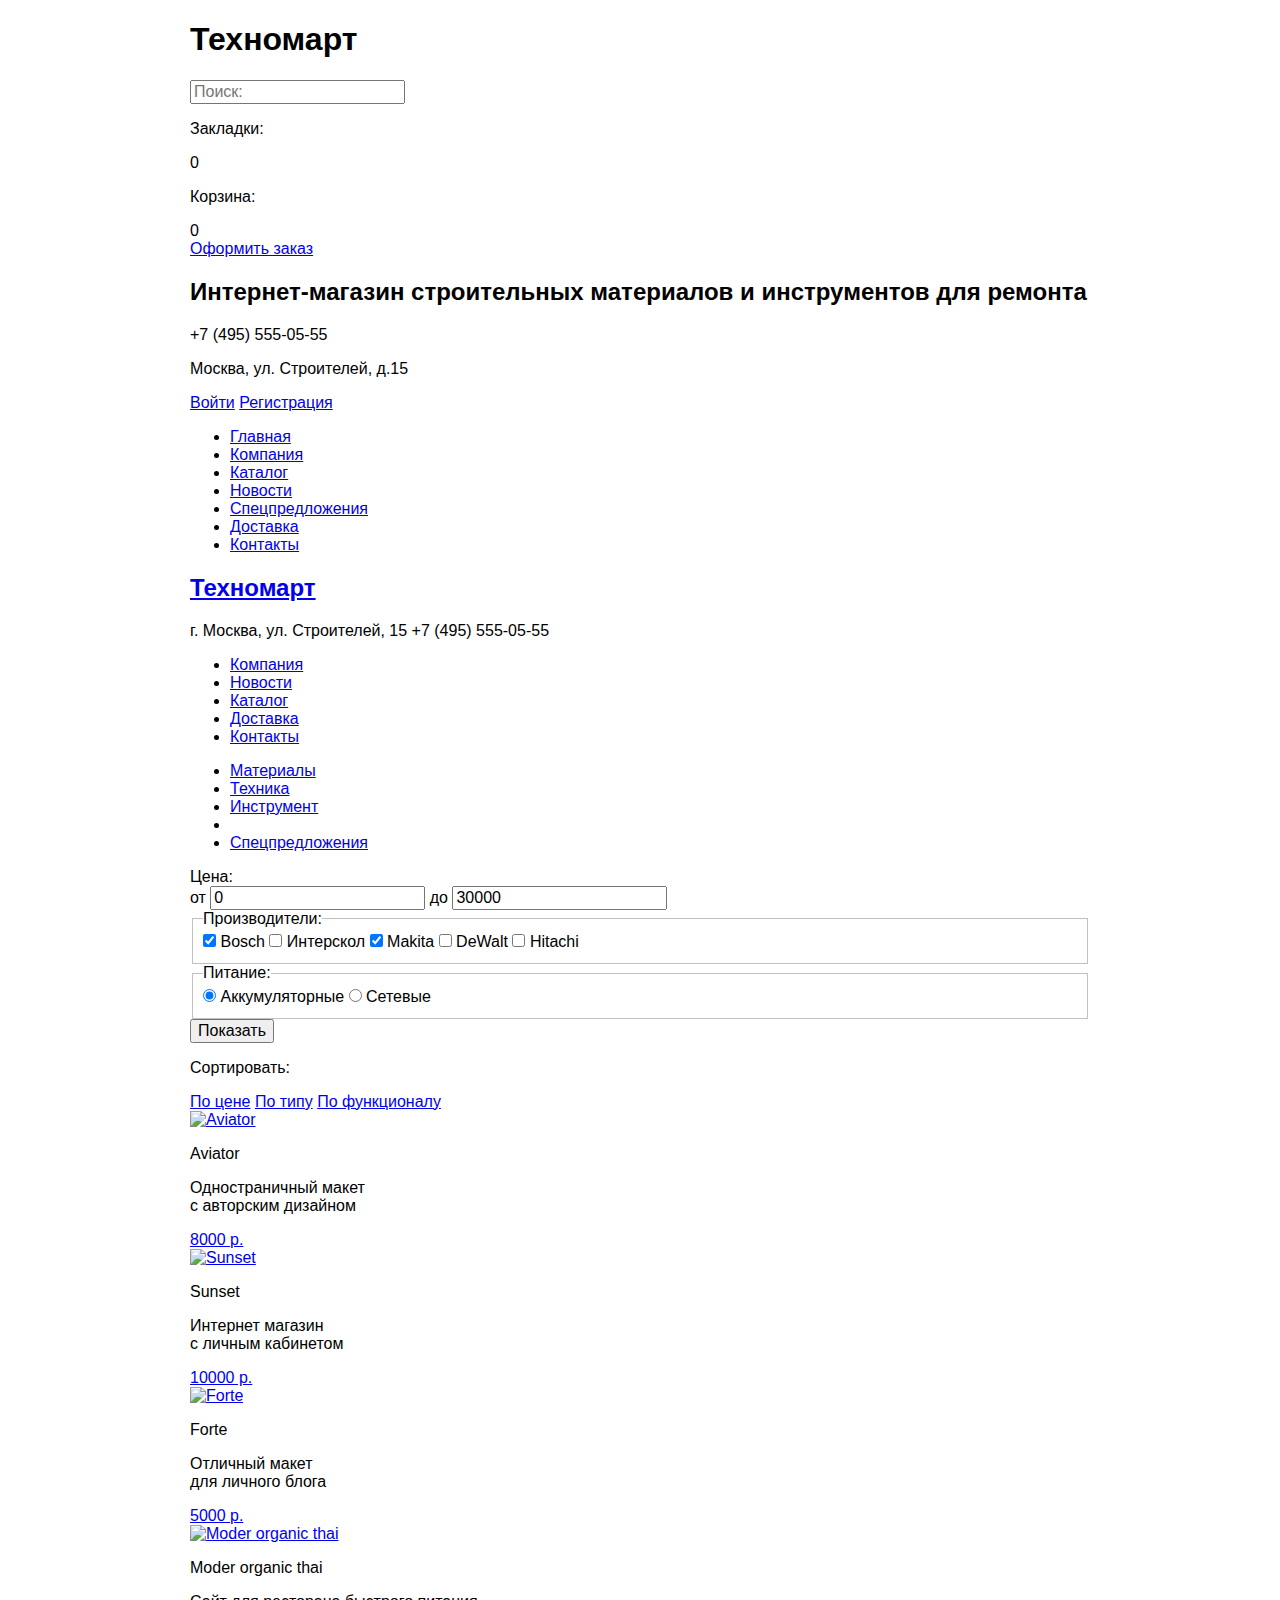
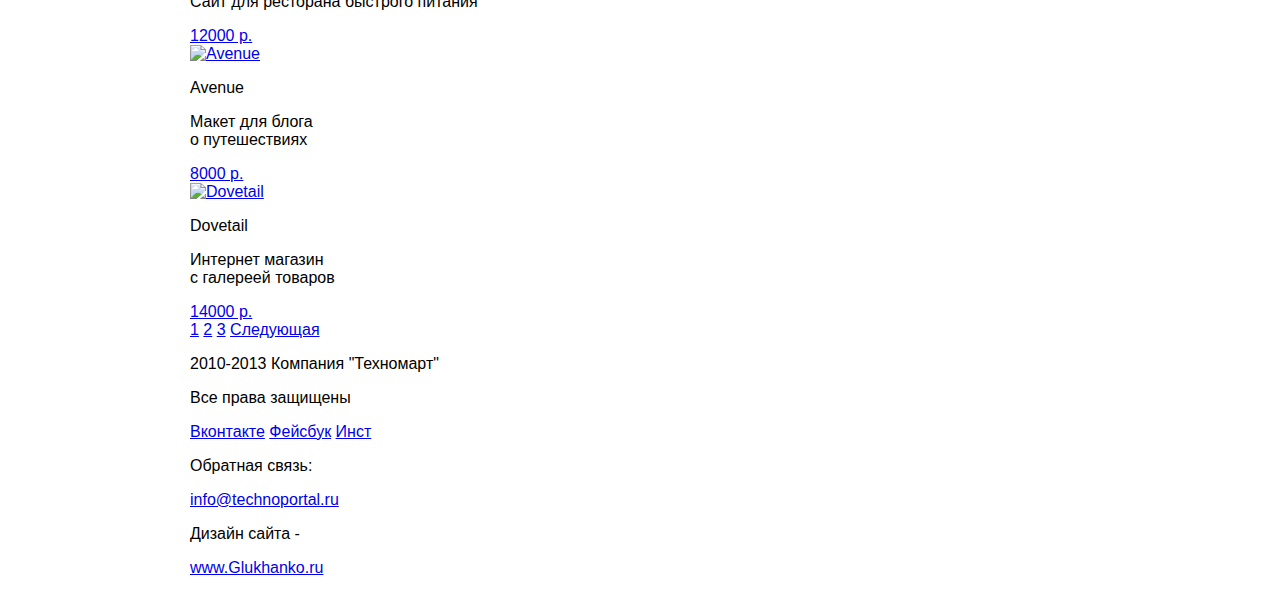
==== catalog.html @ e3601d45 "Разметка главной страницы" ====
<!DOCTYPE html>
<html lang="ru">
<head>
	<meta charset="UTF-8">
	<title>Document</title>
	<link rel="stylesheet" href="css/normalize.css">
	<link rel="stylesheet" href="css/style.css">
</head>
<body>
	<div class="action-menu">
		<div class="container">
			<h1>Техномарт</h1>
			<form action="#" method="post" class="search" name="search">
				<input type="text" placeholder="Поиск:">
			</form>
			<div class="user-panel bookmark"><p>Закладки:</p> <span class="number">0</span></div>
			<div class="user-panel basket"><p>Корзина:</p> <span class="number">0</span></div>
			<a href="#" class="order">Оформить заказ</a>
		</div>
	</div>
	<header class="top-header">
		<div class="container">
			<div class="action-menu clearfix">
				<h2>Интернет-магазин строительных материалов и инструментов для ремонта</h2>
				<div class="contact">
					<p class="contact-number">+7 (495) 555-05-55</p>
					<p class="contact-adress">Москва, ул. Строителей, д.15</p>
				</div>
				<div class="account-menu">
					<div class="account-menu-registr">
						<a href="#" class="account-menu-enter">Войти</a>
						<a href="#" class="account-menu-registration">Регистрация</a>
					</div>
				</div>
			</div>
			<nav class="main-menu">
				<ul>
					<li><a href="#">Главная</a></li>
					<li><a href="#">Компания</a></li>
					<li><a href="#">Каталог</a></li>
					<li><a href="#">Новости</a></li>
					<li><a href="#">Спецпредложения</a></li>
					<li><a href="#">Доставка</a></li>
					<li><a href="#">Контакты</a></li>
				</ul>
			</nav>
		</div>
	</header>
	<div class="footer-top">
		<div class="container clearfix">
			<div class="contact">
                    <h2 class="btn-technomart"><a href="./Техномарт_files/Техномарт.html">Техномарт</a></h2>
                    <p>г. Москва, ул. Строителей, 15 +7 (495) 555-05-55</p>
            </div>
            <nav class="menu-footer">
            	<ul class="menu-footer-top">
	            	<li><a href="#">Компания</a>
	            	<li><a href="#">Новости</a></li>
	            	<li><a href="#">Каталог</a></li>
	            	<li><a href="#">Доставка</a></li>
	            	<li><a href="#">Контакты</a></li></li>
            	</ul>
            	<ul class="menu-footer-bottom">
            		<li><a href="#">Материалы</a></li>
            		<li><a href="#">Техника</a></li>
            		<li><a href="#">Инструмент</a></li>
            		<li><a href="#"></a></li>
            		<li><a href="#">Спецпредложения</a></li>
            	</ul>
            </nav>
		</div>
	</div>
	<div class="container">
      <div class="content clearfix">
          <form action="#" method="post" class="filter" name="sort" >
            <div class="range-filter">
              <div class="range-filter-name"> Цена:</div>
              <div class="range-controls">
                <div class="scale">
                  <div class="bar"></div>
                </div>
                <div class="toggle toggle-min"></div>
                <div class="toggle toggle-max"></div>
              </div>
              <div class="price-controls">
                <label class="min-price">от <input name="min-price" type="text" value="0"></label>
                <label class="max-price">до <input name="max-price" type="text" value="30000"></label>
              </div>
            </div>
            <fieldset class="filter-features">
              <legend>Производители:</legend>
                <input type="checkbox" name="features-Bosch" id="catalog-item--Bosch" checked>
                <label for="catalog-item--slider">Bosch</label>
                <input type="checkbox" name="features-block" id="catalog-item--Interscol">
                <label for="catalog-item--block">Интерскол</label>
                <input type="checkbox" name="features-news" id="catalog-item--news" checked>
                <label for="catalog-item--news">Makita</label>
                <input type="checkbox" name="features-gallery" id="catalog-item--gallery">
                <label for="catalog-item--gallery">DeWalt</label>
                <input type="checkbox" name="features-cart" id="catalog-item--cart">
                <label for="catalog-item--cart">Hitachi</label>
            </fieldset>
            <fieldset class="filter-grid">
              <legend>Питание:</legend>
              <input type="radio" id="adaptive" name="grid" value="Адаптивная" checked>
              <label for="adaptive">Аккумуляторные</label>
              <input type="radio" id="fixed" name="grid" value="Фиксированная">
              <label for="fixed">Сетевые</label>
            </fieldset>
            <input class="btn" type="submit" value="Показать">
          </form>
          <div class="content-right">
              <div class="sort">
                <p class="sort-text">Сортировать:</p>
                <div class="sort-type">
                  <a href="#" class="sort-type-link">По цене</a>
                  <a href="#" class="sort-type-link">По типу</a>
                  <a href="#" class="sort-type-link">По функционалу</a>
                </div>
                <div class="sort-direction">
                  <a href="#" class="sort-direction-link-up"><span class="icon-down-dir active"></span></a>
                  <a href="#" class="sort-direction-link-down" ><span class="icon-up-dir"></span></a>
                </div>
              </div>
              <div class="catalog">
              <div class="catalog-item">
                <div class="item-photo">
                  <a href="#">
                    <img src="../img/item-1.jpg" width="240" height="240" alt="Aviator">
                  </a>
                </div>
                <div class="item-info">
                  <p class="item-name">Aviator</p>
                  <p class="item-title">Одностраничный макет<br> с авторским дизайном</p>
                  <div class="item-price-btn">
                    <a class="btn btn-add-cart" href="#">8000 р.</a>
                  </div>
                </div>
              </div>
              <div class="catalog-item">
                <div class="item-photo">
                  <a href="#">
                    <img src="img/item-2.jpg" width="240" height="240" alt="Sunset">
                  </a>
                </div>
                <div class="item-info">
                  <p class="item-name">Sunset</p>
                  <p class="item-title">Интернет магазин<br> с личным кабинетом</p>
                  <div class="item-price-btn">
                    <a class="btn btn-add-cart" href="#">10000 р.</a>
                  </div>
                </div>
              </div>
              <div class="catalog-item">
                <div class="item-photo">
                  <a href="#">
                    <img src="img/item-3.jpg" width="240" height="240" alt="Forte">
                  </a>
                </div>
                <div class="item-info">
                  <p class="item-name">Forte</p>
                  <p class="item-title">Отличный макет<br> для личного блога</p>
                  <div class="item-price-btn">
                    <a class="btn btn-add-cart" href="#">5000 р.</a>
                  </div>
                </div>
              </div>
              <div class="catalog-item">
                <div class="item-photo">
                  <a href="#">
                    <img src="img/item-4.jpg" width="240" height="240" alt="Moder organic thai">
                  </a>
                </div>
                <div class="item-info">
                  <p class="item-name">Moder organic thai</p>
                  <p class="item-title">Сайт для ресторана быстрого питания</p>
                  <div class="item-price-btn">
                    <a class="btn btn-add-cart" href="#">12000 р.</a>
                  </div>
                </div>
              </div>
              <div class="catalog-item">
                <div class="item-photo">
                  <a href="#">
                    <img src="img/item-5.jpg" width="240" height="240" alt="Avenue">
                  </a>
                </div>
                <div class="item-info">
                  <p class="item-name">Avenue</p>
                  <p class="item-title">Макет для блога<br> о путешествиях</p>
                  <div class="item-price-btn">
                    <a class="btn btn-add-cart" href="#">8000 р.</a>
                  </div>
                </div>
              </div>
              <div class="catalog-item">
                <div class="item-photo">
                  <a href="#">
                    <img src="img/item-6.jpg" width="240" height="240" alt="Dovetail">
                  </a>
                </div>
                <div class="item-info">
                  <p class="item-name">Dovetail</p>
                  <p class="item-title">Интернет магазин<br> с галереей товаров</p>
                  <div class="item-price-btn">
                    <a class="btn btn-add-cart" href="#">14000 р.</a>
                  </div>
                </div>
              </div>
            </div>
            <div class="page-navigation">
              <a class="page-btn active" href="#">1</a>
              <a class="page-btn" href="#">2</a>
              <a class="page-btn" href="#">3</a>
              <a class="page-btn" href="#">Следующая</a>
            </div>
          </div>
      </div>
    </div>
	<footer class="main-footer">
		<div class="container clearfix">
			<div class="footer-copyright">
                    <p>2010-2013 Компания "Техномарт"</p>
                    <p>Все права защищены</p>
            </div>
            <div class="footer-social-button">
                    <a href="#" class="btn-social btn-social-vk">Вконтакте</a>
                    <a href="#" class="btn-social btn-social-fb">Фейсбук</a>
                    <a href="#" class="btn-social btn-social-inst">Инст</a>
            </div>
            <div class="footer-contact">
                    <p>Обратная связь:</p>
                    <p><a href="mailto:info@technomart.ru">info@technoportal.ru</a></p>
                </div>
            <div class="footer-design">
                    <p>Дизайн сайта -</p>
                    <p><a href="№">www.Glukhanko.ru</a></p>
            </div>
		</div>
	</footer>
</body>
</html>
---- css/style.css ----
.container {
	width: 900px;
	margin: 10px auto;
}
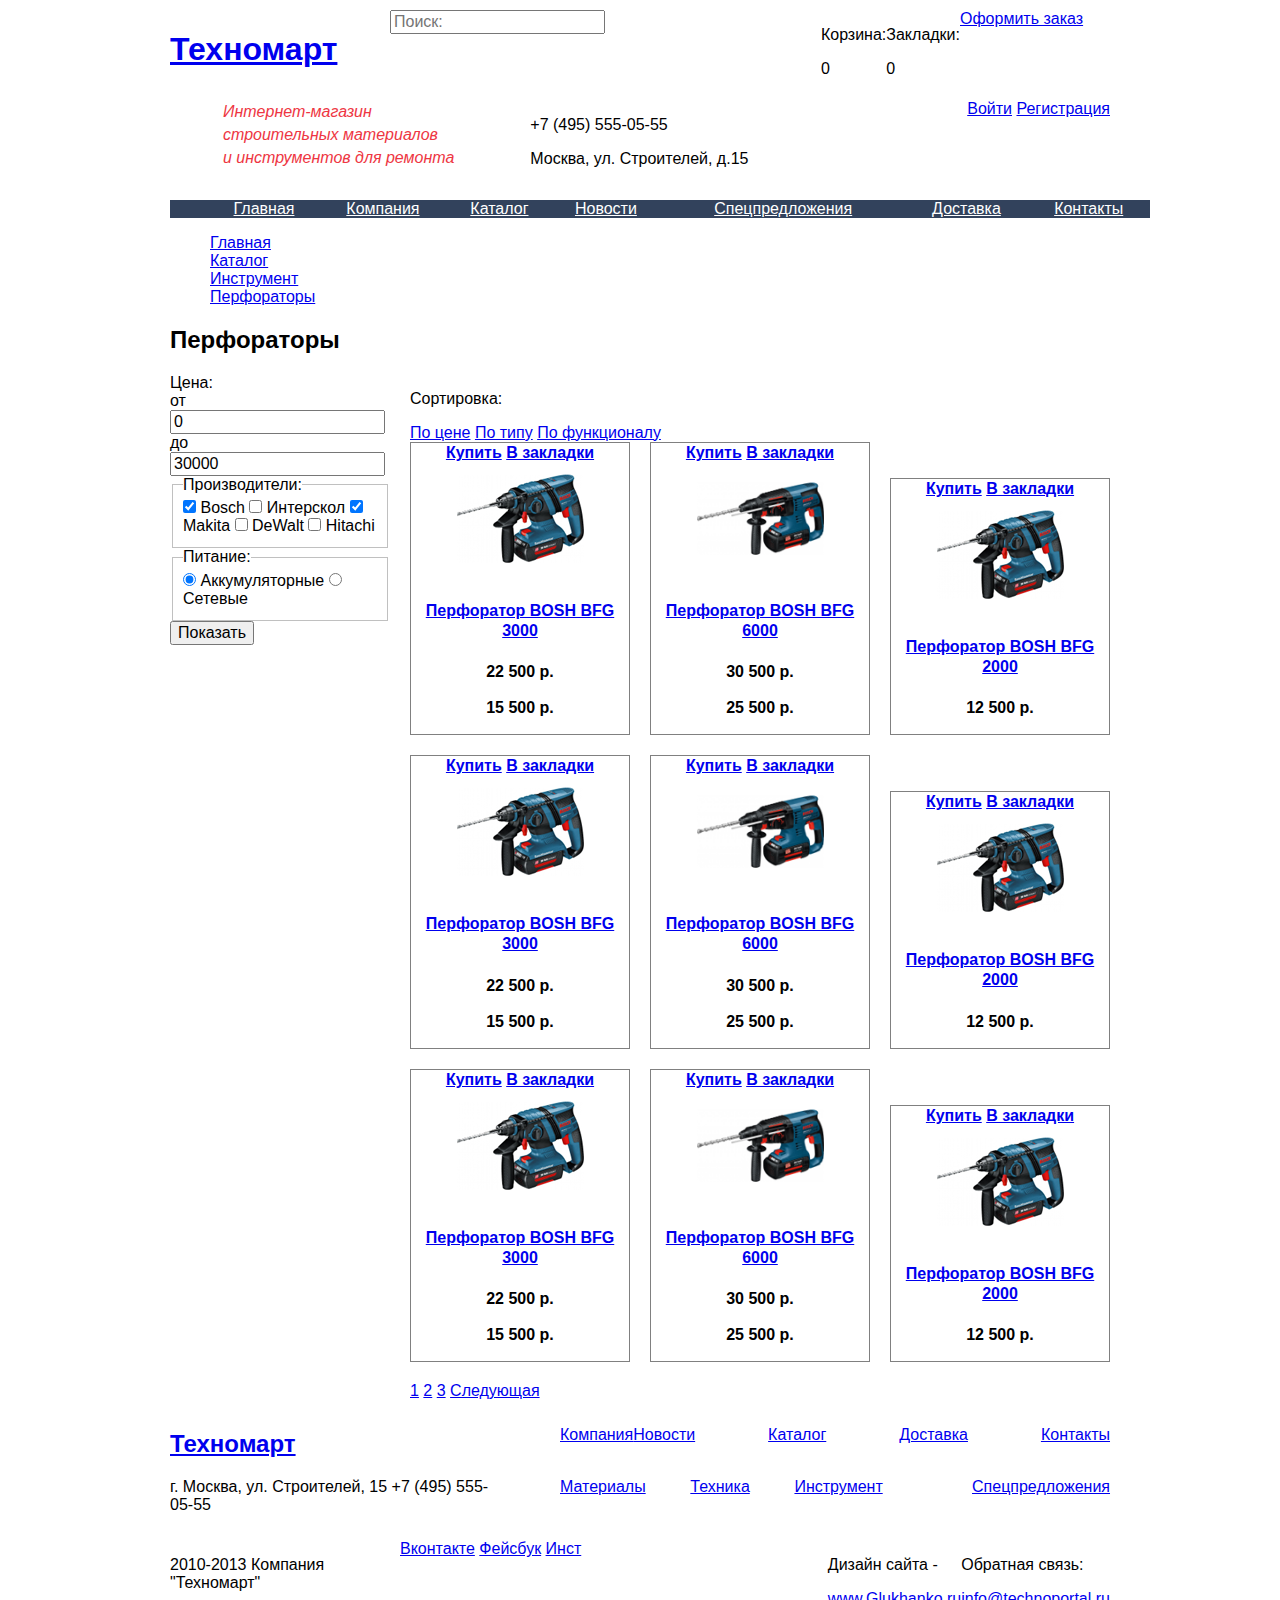
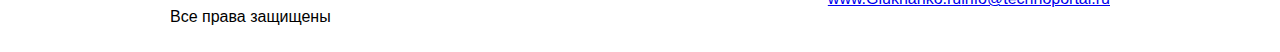
==== commit 362039d4: "Добавил разметку и сетку" ====
--- a/catalog.html
+++ b/catalog.html
@@ -2,26 +2,28 @@
 <html lang="ru">
 <head>
 	<meta charset="UTF-8">
-	<title>Document</title>
+	<title>Техномарт каталог</title>
 	<link rel="stylesheet" href="css/normalize.css">
 	<link rel="stylesheet" href="css/style.css">
 </head>
 <body>
 	<div class="action-menu">
-		<div class="container">
-			<h1>Техномарт</h1>
+		<div class="container clearfix">
+			<h1 class="main-title">
+        <a href="#">Техномарт</a>
+      </h1>
 			<form action="#" method="post" class="search" name="search">
 				<input type="text" placeholder="Поиск:">
 			</form>
-			<div class="user-panel bookmark"><p>Закладки:</p> <span class="number">0</span></div>
-			<div class="user-panel basket"><p>Корзина:</p> <span class="number">0</span></div>
 			<a href="#" class="order">Оформить заказ</a>
+      <div class="user-panel bookmark"><p>Закладки:</p> <span class="number">0</span></div>
+      <div class="user-panel basket"><p>Корзина:</p> <span class="number">0</span></div>
 		</div>
 	</div>
 	<header class="top-header">
 		<div class="container">
 			<div class="action-menu clearfix">
-				<h2>Интернет-магазин строительных материалов и инструментов для ремонта</h2>
+				<h2 class="description">Интернет-магазин <br>строительных материалов <br>и инструментов для ремонта</h2>
 				<div class="contact">
 					<p class="contact-number">+7 (495) 555-05-55</p>
 					<p class="contact-adress">Москва, ул. Строителей, д.15</p>
@@ -35,7 +37,7 @@
 			</div>
 			<nav class="main-menu">
 				<ul>
-					<li><a href="#">Главная</a></li>
+					<li><a href="index.html">Главная</a></li>
 					<li><a href="#">Компания</a></li>
 					<li><a href="#">Каталог</a></li>
 					<li><a href="#">Новости</a></li>
@@ -46,31 +48,16 @@
 			</nav>
 		</div>
 	</header>
-	<div class="footer-top">
-		<div class="container clearfix">
-			<div class="contact">
-                    <h2 class="btn-technomart"><a href="./Техномарт_files/Техномарт.html">Техномарт</a></h2>
-                    <p>г. Москва, ул. Строителей, 15 +7 (495) 555-05-55</p>
-            </div>
-            <nav class="menu-footer">
-            	<ul class="menu-footer-top">
-	            	<li><a href="#">Компания</a>
-	            	<li><a href="#">Новости</a></li>
-	            	<li><a href="#">Каталог</a></li>
-	            	<li><a href="#">Доставка</a></li>
-	            	<li><a href="#">Контакты</a></li></li>
-            	</ul>
-            	<ul class="menu-footer-bottom">
-            		<li><a href="#">Материалы</a></li>
-            		<li><a href="#">Техника</a></li>
-            		<li><a href="#">Инструмент</a></li>
-            		<li><a href="#"></a></li>
-            		<li><a href="#">Спецпредложения</a></li>
-            	</ul>
-            </nav>
-		</div>
-	</div>
 	<div class="container">
+      <div class="page-title">
+        <ul class="breadcrumps">
+          <li><a href="#">Главная</a></li>
+          <li><a href="#">Каталог</a></li>
+          <li><a href="#">Инструмент</a></li>
+          <li><a href="#">Перфораторы</a></li>
+        </ul>
+        <h2 class="page-title">Перфораторы</h2>
+      </div>
       <div class="content clearfix">
           <form action="#" method="post" class="filter" name="sort" >
             <div class="range-filter">
@@ -111,7 +98,7 @@
           </form>
           <div class="content-right">
               <div class="sort">
-                <p class="sort-text">Сортировать:</p>
+                <p class="sort-text">Сортировка:</p>
                 <div class="sort-type">
                   <a href="#" class="sort-type-link">По цене</a>
                   <a href="#" class="sort-type-link">По типу</a>
@@ -123,91 +110,151 @@
                 </div>
               </div>
               <div class="catalog">
-              <div class="catalog-item">
-                <div class="item-photo">
-                  <a href="#">
-                    <img src="../img/item-1.jpg" width="240" height="240" alt="Aviator">
-                  </a>
-                </div>
-                <div class="item-info">
-                  <p class="item-name">Aviator</p>
-                  <p class="item-title">Одностраничный макет<br> с авторским дизайном</p>
-                  <div class="item-price-btn">
-                    <a class="btn btn-add-cart" href="#">8000 р.</a>
-                  </div>
-                </div>
+                <div class="catalog-item">
+                  <div class="item-actions">
+                    <a href="#" class="actions-buy">Купить</a>
+                    <a href="#" class="actions-bookmark">В закладки</a>
+                  </div>
+                  <div class="item-photo">
+                    <a href="#">
+                      <img src="img/popular-item-bfg-3000.png"  alt="Перфоратор BOSH BFG 3000"  width="127"  height="112">
+                    </a>
+                  </div>
+                  <h4 class="item-title">
+                    <a href="#">Перфоратор BOSH BFG 3000</a>
+                  </h4>
+                  <p class="item-price price-old">22 500 р.</p>
+                  <p class="item-price price-new">15 500 р.</p>
+                </div>
+                <div class="catalog-item">
+                  <div class="item-actions">
+                    <a href="#" class="actions-buy">Купить</a>
+                    <a href="#" class="actions-bookmark">В закладки</a>
+                  </div>
+                  <div class="item-photo">
+                    <a href="#">
+                      <img src="img/popular-item-bfg-6000.png"  alt="Перфоратор BOSH BFG 6000"  width="127"  height="112">
+                    </a>
+                  </div>
+                  <h4 class="item-title">
+                    <a href="#">Перфоратор BOSH BFG 6000</a>
+                  </h4>
+                  <p class="item-price price-old">30 500 р.</p>
+                  <p class="item-price price-new">25 500 р.</p>
+                </div> 
+                <div class="catalog-item">
+                  <div class="item-actions">
+                    <a href="#" class="actions-buy">Купить</a>
+                    <a href="#" class="actions-bookmark">В закладки</a>
+                  </div>
+                  <div class="item-photo">
+                    <a href="#">
+                      <img src="img/popular-item-bfg-2000.png"  alt="Перфоратор BOSH BFG 2000"  width="127"  height="112">
+                    </a>
+                  </div>
+                  <h4 class="item-title">
+                    <a href="#">Перфоратор BOSH BFG 2000</a>
+                  </h4>
+                  <p class="item-price price-old"></p>
+                  <p class="item-price price-new">12 500 р.</p>
+                </div>
+                <div class="catalog-item">
+                  <div class="item-actions">
+                    <a href="#" class="actions-buy">Купить</a>
+                    <a href="#" class="actions-bookmark">В закладки</a>
+                  </div>
+                  <div class="item-photo">
+                    <a href="#">
+                      <img src="img/popular-item-bfg-3000.png"  alt="Перфоратор BOSH BFG 3000"  width="127"  height="112">
+                    </a>
+                  </div>
+                  <h4 class="item-title">
+                    <a href="#">Перфоратор BOSH BFG 3000</a>
+                  </h4>
+                  <p class="item-price price-old">22 500 р.</p>
+                  <p class="item-price price-new">15 500 р.</p>
+                </div>
+                <div class="catalog-item">
+                  <div class="item-actions">
+                    <a href="#" class="actions-buy">Купить</a>
+                    <a href="#" class="actions-bookmark">В закладки</a>
+                  </div>
+                  <div class="item-photo">
+                    <a href="#">
+                      <img src="img/popular-item-bfg-6000.png"  alt="Перфоратор BOSH BFG 6000"  width="127"  height="112">
+                    </a>
+                  </div>
+                  <h4 class="item-title">
+                    <a href="#">Перфоратор BOSH BFG 6000</a>
+                  </h4>
+                  <p class="item-price price-old">30 500 р.</p>
+                  <p class="item-price price-new">25 500 р.</p>
+                </div> 
+                <div class="catalog-item">
+                  <div class="item-actions">
+                    <a href="#" class="actions-buy">Купить</a>
+                    <a href="#" class="actions-bookmark">В закладки</a>
+                  </div>
+                  <div class="item-photo">
+                    <a href="#">
+                      <img src="img/popular-item-bfg-2000.png"  alt="Перфоратор BOSH BFG 2000"  width="127"  height="112">
+                    </a>
+                  </div>
+                  <h4 class="item-title">
+                    <a href="#">Перфоратор BOSH BFG 2000</a>
+                  </h4>
+                  <p class="item-price price-old"></p>
+                  <p class="item-price price-new">12 500 р.</p>
+                </div>
+                <div class="catalog-item">
+                  <div class="item-actions">
+                    <a href="#" class="actions-buy">Купить</a>
+                    <a href="#" class="actions-bookmark">В закладки</a>
+                  </div>
+                  <div class="item-photo">
+                    <a href="#">
+                      <img src="img/popular-item-bfg-3000.png"  alt="Перфоратор BOSH BFG 3000"  width="127"  height="112">
+                    </a>
+                  </div>
+                  <h4 class="item-title">
+                    <a href="#">Перфоратор BOSH BFG 3000</a>
+                  </h4>
+                  <p class="item-price price-old">22 500 р.</p>
+                  <p class="item-price price-new">15 500 р.</p>
+                </div>
+                <div class="catalog-item">
+                  <div class="item-actions">
+                    <a href="#" class="actions-buy">Купить</a>
+                    <a href="#" class="actions-bookmark">В закладки</a>
+                  </div>
+                  <div class="item-photo">
+                    <a href="#">
+                      <img src="img/popular-item-bfg-6000.png"  alt="Перфоратор BOSH BFG 6000"  width="127"  height="112">
+                    </a>
+                  </div>
+                  <h4 class="item-title">
+                    <a href="#">Перфоратор BOSH BFG 6000</a>
+                  </h4>
+                  <p class="item-price price-old">30 500 р.</p>
+                  <p class="item-price price-new">25 500 р.</p>
+                </div> 
+                <div class="catalog-item">
+                  <div class="item-actions">
+                    <a href="#" class="actions-buy">Купить</a>
+                    <a href="#" class="actions-bookmark">В закладки</a>
+                  </div>
+                  <div class="item-photo">
+                    <a href="#">
+                      <img src="img/popular-item-bfg-2000.png"  alt="Перфоратор BOSH BFG 2000"  width="127"  height="112">
+                    </a>
+                  </div>
+                  <h4 class="item-title">
+                    <a href="#">Перфоратор BOSH BFG 2000</a>
+                  </h4>
+                  <p class="item-price price-old"></p>
+                  <p class="item-price price-new">12 500 р.</p>
+                </div>               
               </div>
-              <div class="catalog-item">
-                <div class="item-photo">
-                  <a href="#">
-                    <img src="img/item-2.jpg" width="240" height="240" alt="Sunset">
-                  </a>
-                </div>
-                <div class="item-info">
-                  <p class="item-name">Sunset</p>
-                  <p class="item-title">Интернет магазин<br> с личным кабинетом</p>
-                  <div class="item-price-btn">
-                    <a class="btn btn-add-cart" href="#">10000 р.</a>
-                  </div>
-                </div>
-              </div>
-              <div class="catalog-item">
-                <div class="item-photo">
-                  <a href="#">
-                    <img src="img/item-3.jpg" width="240" height="240" alt="Forte">
-                  </a>
-                </div>
-                <div class="item-info">
-                  <p class="item-name">Forte</p>
-                  <p class="item-title">Отличный макет<br> для личного блога</p>
-                  <div class="item-price-btn">
-                    <a class="btn btn-add-cart" href="#">5000 р.</a>
-                  </div>
-                </div>
-              </div>
-              <div class="catalog-item">
-                <div class="item-photo">
-                  <a href="#">
-                    <img src="img/item-4.jpg" width="240" height="240" alt="Moder organic thai">
-                  </a>
-                </div>
-                <div class="item-info">
-                  <p class="item-name">Moder organic thai</p>
-                  <p class="item-title">Сайт для ресторана быстрого питания</p>
-                  <div class="item-price-btn">
-                    <a class="btn btn-add-cart" href="#">12000 р.</a>
-                  </div>
-                </div>
-              </div>
-              <div class="catalog-item">
-                <div class="item-photo">
-                  <a href="#">
-                    <img src="img/item-5.jpg" width="240" height="240" alt="Avenue">
-                  </a>
-                </div>
-                <div class="item-info">
-                  <p class="item-name">Avenue</p>
-                  <p class="item-title">Макет для блога<br> о путешествиях</p>
-                  <div class="item-price-btn">
-                    <a class="btn btn-add-cart" href="#">8000 р.</a>
-                  </div>
-                </div>
-              </div>
-              <div class="catalog-item">
-                <div class="item-photo">
-                  <a href="#">
-                    <img src="img/item-6.jpg" width="240" height="240" alt="Dovetail">
-                  </a>
-                </div>
-                <div class="item-info">
-                  <p class="item-name">Dovetail</p>
-                  <p class="item-title">Интернет магазин<br> с галереей товаров</p>
-                  <div class="item-price-btn">
-                    <a class="btn btn-add-cart" href="#">14000 р.</a>
-                  </div>
-                </div>
-              </div>
-            </div>
             <div class="page-navigation">
               <a class="page-btn active" href="#">1</a>
               <a class="page-btn" href="#">2</a>
@@ -217,6 +264,30 @@
           </div>
       </div>
     </div>
+  <div class="footer-top">
+    <div class="container clearfix">
+      <div class="contact">
+                    <h2 class="btn-technomart"><a href="./Техномарт_files/Техномарт.html">Техномарт</a></h2>
+                    <p>г. Москва, ул. Строителей, 15 +7 (495) 555-05-55</p>
+            </div>
+            <nav class="menu-footer">
+              <ul class="menu-footer-top">
+                <li><a href="#">Компания</a>
+                <li><a href="#">Новости</a></li>
+                <li><a href="#">Каталог</a></li>
+                <li><a href="#">Доставка</a></li>
+                <li><a href="#">Контакты</a></li></li>
+              </ul>
+              <ul class="menu-footer-bottom">
+                <li><a href="#">Материалы</a></li>
+                <li><a href="#">Техника</a></li>
+                <li><a href="#">Инструмент</a></li>
+                <li><a href="#"></a></li>
+                <li><a href="#">Спецпредложения</a></li>
+              </ul>
+            </nav>
+    </div>
+  </div>
 	<footer class="main-footer">
 		<div class="container clearfix">
 			<div class="footer-copyright">
--- a/css/style.css
+++ b/css/style.css
@@ -1,4 +1,178 @@
+li {
+	list-style: none;
+}
 .container {
-	width: 900px;
+	width: 940px;
 	margin: 10px auto;
+}
+.clearfix::after {
+    content: "";
+    display: table;
+    clear: both;
+}
+.main-title {
+	width: 220px;
+	float: left;
+}
+.search {
+	float: left;
+}
+.user-panel {
+	float: right;
+}
+.order {
+	width: 150px;
+	float: right;
+}
+.description {
+	widows: 175px;
+	float: left;
+	margin: 0 10px 0 0;
+	padding: 0 66px 0 53px;
+	float: left;
+	font: italic normal 16px/1.44 "Cuprum", sans-serif;
+	color: #ee3643;
+}
+.contact {
+	widows: 220px;
+	float:left;
+}
+.account-menu {
+	float: right;
+}
+/* Навигация  */
+.main-menu ul {
+	display: table;
+	width: 100%;
+	background: #32425c;
+}
+.main-menu li {
+	display: table-cell;
+}
+.main-menu a {
+	display: block;
+	color: #fff;
+	text-align: center;
+}
+.service-name {
+	width: 275px;
+	height: 75px;
+	float:right;
+}
+.slider {
+	width: 620px;
+	height: 100%;
+	float:left;
+}
+.popular-title {
+	float: left;
+}
+.popular-top .btn {
+	float: right;
+}
+.sellers {
+	font-size: 0;
+}
+.sellers-item {
+	display: inline-block;
+	width: 218px;
+	font-size: 16px;
+}
+.manufactures {
+	font-size: 0;
+}
+.manufactures-logo {
+	display: inline-block;
+	width: 218px;
+}
+.service-control {
+	float: left;
+}
+.service-control label {
+    display: block;
+    width: 218px;
+}
+
+.service-info {
+	float:right;
+	width: 620px;
+}
+.left-column {
+	width: 540px;
+	float: left;
+}
+
+.right-column {
+	width: 300px;
+	float: right;
+}
+
+/*Футер топ*/
+.contact {
+	width: 320px;
+	float:left;
+}
+.menu-footer {
+	
+	float: right;
+}
+
+.menu-footer-top::after, .menu-footer-bottom::after {
+    content: "";
+    display: inline-block;
+    width: 100%;
+}
+.menu-footer-top {
+	width: 550px;
+	text-align: justify;
+	padding-left: 0;
+}
+.menu-footer-top li,
+.menu-footer-top a,
+.menu-footer-bottom li,
+.menu-footer-bottom a {
+	display: inline-block;
+}
+.menu-footer-bottom {
+	width: 550px;
+	text-align: justify;
+	padding-left: 0;
+}
+/*Футер главный*/
+.footer-copyright {
+	width: 230px;
+	float: left;
+}
+.footer-social-button {
+	float: left;
+}
+.footer-contact {
+	float:right;
+}
+.footer-design {
+	float: right;
+}
+
+/*Каталог страница 2*/
+.filter {
+	width: 220px;
+	float: left;
+}
+.content-right {
+	width: 700px;
+	float: right;
+}
+/*Товары*/
+.catalog {
+	font-size: 0;
+	margin: 0 0 0 -20px;
+
+}
+.catalog-item {
+	display: inline-block;
+	width: 218px;
+	margin: 0 0 20px 20px;
+	border: 1px solid grey;
+	font: 600 16px/1.25 "Open Sans", sans-serif;
+    text-align: center;
 }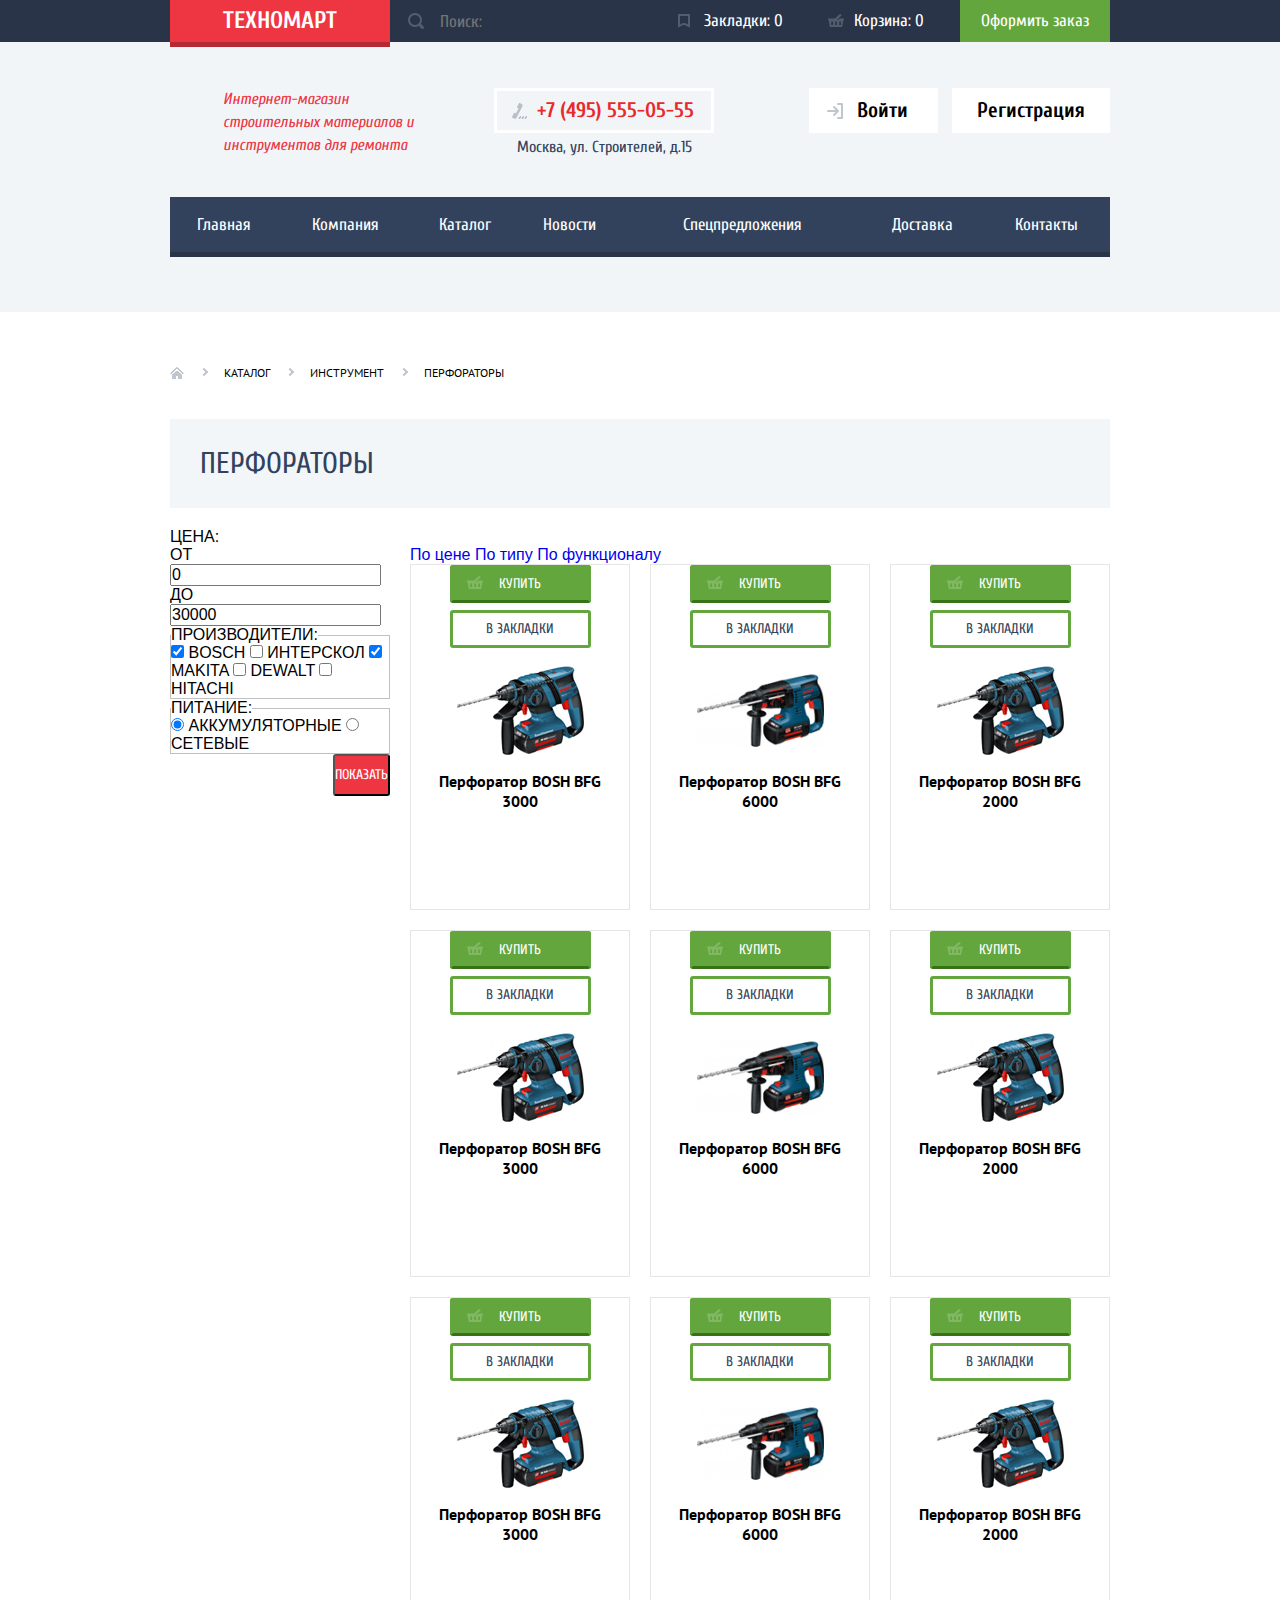
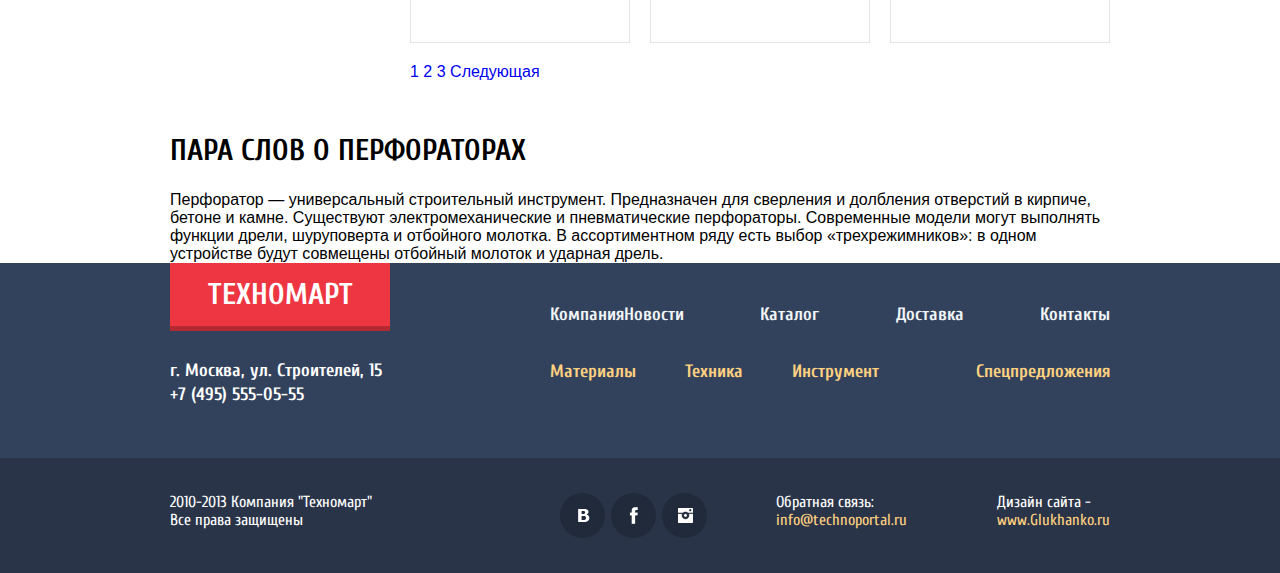
==== commit ffc5cc85: "Сетка и элементы" ====
--- a/catalog.html
+++ b/catalog.html
@@ -5,58 +5,76 @@
 	<title>Техномарт каталог</title>
 	<link rel="stylesheet" href="css/normalize.css">
 	<link rel="stylesheet" href="css/style.css">
+  <link href='https://fonts.googleapis.com/css?family=Cuprum:400,400italic,700,700italic&subset=latin,cyrillic' rel='stylesheet' type='text/css'>
+  <link href='https://fonts.googleapis.com/css?family=PT+Sans:400,700&subset=latin,cyrillic' rel='stylesheet' type='text/css'>
 </head>
 <body>
-	<div class="action-menu">
-		<div class="container clearfix">
-			<h1 class="main-title">
-        <a href="#">Техномарт</a>
+  <div class="action-menu">
+    <div class="container clearfix">
+      <h1 class="main-title">
+        <a href="index.html">Техномарт</a>
       </h1>
-			<form action="#" method="post" class="search" name="search">
-				<input type="text" placeholder="Поиск:">
-			</form>
-			<a href="#" class="order">Оформить заказ</a>
-      <div class="user-panel bookmark"><p>Закладки:</p> <span class="number">0</span></div>
-      <div class="user-panel basket"><p>Корзина:</p> <span class="number">0</span></div>
-		</div>
-	</div>
-	<header class="top-header">
-		<div class="container">
-			<div class="action-menu clearfix">
-				<h2 class="description">Интернет-магазин <br>строительных материалов <br>и инструментов для ремонта</h2>
-				<div class="contact">
-					<p class="contact-number">+7 (495) 555-05-55</p>
-					<p class="contact-adress">Москва, ул. Строителей, д.15</p>
-				</div>
-				<div class="account-menu">
-					<div class="account-menu-registr">
-						<a href="#" class="account-menu-enter">Войти</a>
-						<a href="#" class="account-menu-registration">Регистрация</a>
-					</div>
-				</div>
-			</div>
-			<nav class="main-menu">
-				<ul>
-					<li><a href="index.html">Главная</a></li>
-					<li><a href="#">Компания</a></li>
-					<li><a href="#">Каталог</a></li>
-					<li><a href="#">Новости</a></li>
-					<li><a href="#">Спецпредложения</a></li>
-					<li><a href="#">Доставка</a></li>
-					<li><a href="#">Контакты</a></li>
-				</ul>
-			</nav>
-		</div>
-	</header>
-	<div class="container">
+      <form action="#" method="post" class="search" name="search">
+        <input type="text" placeholder="Поиск:">
+        <label></label>
+      </form>
+      <a href="#" class="order">Оформить заказ</a>
+      <p class="user-panel busket">Корзина: <span class="number">0</span></p>
+      <p class="user-panel bookmark">Закладки: <span class="number">0</span></p>
+    </div>
+  </div>
+  <header class="top-header">
+    <div class="container">
+      <div class="action-contact-description clearfix">
+        <h2 class="description">Интернет-магазин строительных материалов и инструментов для ремонта</h2>
+        <div class="contact">
+          <p class="contact-number">+7 (495) 555-05-55</p>
+          <p class="contact-adress">Москва, ул. Строителей, д.15</p>
+        </div>
+        <div class="account-menu">
+          <div class="account-menu-registr">
+            <a href="#" class="account-menu-enter">Войти</a>
+            <a href="#" class="account-menu-registration">Регистрация</a>
+          </div>
+        </div>
+      </div>
+      <nav class="main-menu">
+        <ul>
+          <li>
+            <a href="index.html">Главная</a>
+          </li>
+          <li>
+            <a href="#">Компания</a>
+          </li>
+          <li>
+            <a href="catalog.html">Каталог</a>
+          </li>
+          <li>
+            <a href="#">Новости</a>
+          </li>
+          <li>
+            <a href="#">Спецпредложения</a>
+          </li>
+          <li>
+            <a href="#">Доставка</a>
+          </li>
+          <li>
+            <a href="#">Контакты</a>
+          </li>
+        </ul>
+      </nav>
+    </div>
+  </header>
+	<div class="catalog">
+   <div class="container">
       <div class="page-title">
-        <ul class="breadcrumps">
+        <ul class="breadcrumbs">
           <li><a href="#">Главная</a></li>
           <li><a href="#">Каталог</a></li>
           <li><a href="#">Инструмент</a></li>
           <li><a href="#">Перфораторы</a></li>
         </ul>
-        <h2 class="page-title">Перфораторы</h2>
+        <h2 class="popular-title">Перфораторы</h2>
       </div>
       <div class="content clearfix">
           <form action="#" method="post" class="filter" name="sort" >
@@ -109,8 +127,8 @@
                   <a href="#" class="sort-direction-link-down" ><span class="icon-up-dir"></span></a>
                 </div>
               </div>
-              <div class="catalog">
-                <div class="catalog-item">
+              <div class="sellers">
+                <div class="sellers-item">
                   <div class="item-actions">
                     <a href="#" class="actions-buy">Купить</a>
                     <a href="#" class="actions-bookmark">В закладки</a>
@@ -126,7 +144,7 @@
                   <p class="item-price price-old">22 500 р.</p>
                   <p class="item-price price-new">15 500 р.</p>
                 </div>
-                <div class="catalog-item">
+                <div class="sellers-item">
                   <div class="item-actions">
                     <a href="#" class="actions-buy">Купить</a>
                     <a href="#" class="actions-bookmark">В закладки</a>
@@ -142,7 +160,7 @@
                   <p class="item-price price-old">30 500 р.</p>
                   <p class="item-price price-new">25 500 р.</p>
                 </div> 
-                <div class="catalog-item">
+                <div class="sellers-item">
                   <div class="item-actions">
                     <a href="#" class="actions-buy">Купить</a>
                     <a href="#" class="actions-bookmark">В закладки</a>
@@ -158,7 +176,7 @@
                   <p class="item-price price-old"></p>
                   <p class="item-price price-new">12 500 р.</p>
                 </div>
-                <div class="catalog-item">
+                <div class="sellers-item">
                   <div class="item-actions">
                     <a href="#" class="actions-buy">Купить</a>
                     <a href="#" class="actions-bookmark">В закладки</a>
@@ -174,7 +192,7 @@
                   <p class="item-price price-old">22 500 р.</p>
                   <p class="item-price price-new">15 500 р.</p>
                 </div>
-                <div class="catalog-item">
+                <div class="sellers-item">
                   <div class="item-actions">
                     <a href="#" class="actions-buy">Купить</a>
                     <a href="#" class="actions-bookmark">В закладки</a>
@@ -190,7 +208,7 @@
                   <p class="item-price price-old">30 500 р.</p>
                   <p class="item-price price-new">25 500 р.</p>
                 </div> 
-                <div class="catalog-item">
+                <div class="sellers-item">
                   <div class="item-actions">
                     <a href="#" class="actions-buy">Купить</a>
                     <a href="#" class="actions-bookmark">В закладки</a>
@@ -206,7 +224,7 @@
                   <p class="item-price price-old"></p>
                   <p class="item-price price-new">12 500 р.</p>
                 </div>
-                <div class="catalog-item">
+                <div class="sellers-item">
                   <div class="item-actions">
                     <a href="#" class="actions-buy">Купить</a>
                     <a href="#" class="actions-bookmark">В закладки</a>
@@ -222,7 +240,7 @@
                   <p class="item-price price-old">22 500 р.</p>
                   <p class="item-price price-new">15 500 р.</p>
                 </div>
-                <div class="catalog-item">
+                <div class="sellers-item">
                   <div class="item-actions">
                     <a href="#" class="actions-buy">Купить</a>
                     <a href="#" class="actions-bookmark">В закладки</a>
@@ -238,7 +256,7 @@
                   <p class="item-price price-old">30 500 р.</p>
                   <p class="item-price price-new">25 500 р.</p>
                 </div> 
-                <div class="catalog-item">
+                <div class="sellers-item">
                   <div class="item-actions">
                     <a href="#" class="actions-buy">Купить</a>
                     <a href="#" class="actions-bookmark">В закладки</a>
@@ -263,11 +281,18 @@
             </div>
           </div>
       </div>
-    </div>
-  <div class="footer-top">
+    </div> 
+  </div>
+  <div class="goods-description">
+    <div class="container">
+      <h2>Пара слов о перфораторах</h2>
+      <p>Перфоратор — универсальный строительный инструмент. Предназначен для сверления и долбления отверстий в кирпиче, бетоне и камне. Существуют электромеханические и пневматические перфораторы. Современные модели могут выполнять функции дрели, шуруповерта и отбойного молотка. В ассортиментном ряду есть выбор «трехрежимников»: в одном устройстве будут совмещены отбойный молоток и ударная дрель.</p>
+    </div>
+  </div>
+ <div class="footer-top">
     <div class="container clearfix">
       <div class="contact">
-                    <h2 class="btn-technomart"><a href="./Техномарт_files/Техномарт.html">Техномарт</a></h2>
+                    <h2 class="main-title"><a href="#">Техномарт</a></h2>
                     <p>г. Москва, ул. Строителей, 15 +7 (495) 555-05-55</p>
             </div>
             <nav class="menu-footer">
@@ -288,9 +313,9 @@
             </nav>
     </div>
   </div>
-	<footer class="main-footer">
-		<div class="container clearfix">
-			<div class="footer-copyright">
+  <footer class="main-footer">
+    <div class="container clearfix">
+      <div class="footer-copyright">
                     <p>2010-2013 Компания "Техномарт"</p>
                     <p>Все права защищены</p>
             </div>
@@ -299,15 +324,15 @@
                     <a href="#" class="btn-social btn-social-fb">Фейсбук</a>
                     <a href="#" class="btn-social btn-social-inst">Инст</a>
             </div>
+            <div class="footer-design">
+                    <p>Дизайн сайта -</p>
+                    <p><a href="№">www.Glukhanko.ru</a></p>
+            </div>
             <div class="footer-contact">
                     <p>Обратная связь:</p>
                     <p><a href="mailto:info@technomart.ru">info@technoportal.ru</a></p>
-                </div>
-            <div class="footer-design">
-                    <p>Дизайн сайта -</p>
-                    <p><a href="№">www.Glukhanko.ru</a></p>
-            </div>
-		</div>
-	</footer>
+            </div>
+    </div>
+  </footer>
 </body>
 </html>
--- a/css/style.css
+++ b/css/style.css
@@ -1,45 +1,235 @@
+body, ul, li, main, footer, header, section, div, p, form, input, label, nav, h1, h2, h3, h4, h5, h6, fieldset {
+    margin: 0;
+    padding: 0;
+}
 li {
 	list-style: none;
 }
+a {
+    text-decoration: none;
+}
+
+.btn {
+    float: right;
+    padding: 12px 0;
+    background: #ee3643;
+    border-radius: 3px;
+    font: 14px/1 "Cuprum", sans-serif;
+    color: #fff;
+    text-transform: uppercase;
+    text-align: center;
+    cursor: pointer;
+}
+.btn:hover { background: #ca2c37; }
+.btn:active { background: #ba2732; }
+
 .container {
 	width: 940px;
-	margin: 10px auto;
+	margin: 0 auto;
+	padding: 0 10px;
+	position: relative;
 }
 .clearfix::after {
     content: "";
     display: table;
     clear: both;
 }
+/*.user-panel::before,*/
+.contact-number::before,
+.account-menu-enter::before,
+.search label::before {
+    content: "";
+    width: 16px;
+    height: 16px;
+    margin: -8px 0 0;
+    background: url("../img/icon-image.png") no-repeat;
+    position: absolute;
+    top: 50%;
+}
+
+.busket::before,
+.bookmark::before {
+	content: "";
+	margin: -7px 0 0;
+	background: url("../img/icon-image.png") no-repeat;
+	position: absolute;
+	left: 18px;
+	top: 50%;
+	opacity: .2;
+}
+.busket::before {
+	height: 13px;
+	width: 16px;
+	background-position: -47px 0;
+}
+.bookmark::before {
+	height: 14px;
+	width: 12px;
+	background-position: -34px 0;
+}
+
+.busket:hover, 
+.bookmark:hover { cursor: pointer; }
+
+.busket:active, 
+.bookmark:active { background: #161d29; }
+
+.action-menu {
+		background: #293449;
+        font: 17px/2.48 "Cuprum", sans-serif;
+		color: #fff;
+}
+
 .main-title {
 	width: 220px;
 	float: left;
 }
+.main-title a {
+    display: block;
+    background: #ee3643;
+    box-shadow: 0 5px 0 0 #b52933;
+    font: 700 24px/1.75 "Cuprum", sans-serif;
+    color: #fff;
+    text-transform: uppercase;
+    text-align: center;
+}
 .search {
 	float: left;
-}
+	height: 42px;
+	position: relative;
+}
+
+.search input {
+    height: 100%;
+    width: 220px;
+    padding: 0 0 0 50px;
+    background: none;
+    border: none;
+    position: relative;
+    font: 17px/1 "Cuprum", sans-serif;
+    color: #000;
+    cursor: pointer;
+    z-index: 10;
+}
+
+.search label::before {
+    left: 18px;
+    opacity: .2;
+    z-index: 0;
+}
+
+.search input:hover~label::before {
+	opacity: 1;
+}
+.search input:focus {
+	background: #fff;
+	outline: none;
+	color: #000;
+}
+
+.search input:focus~label::before {
+	background-position: -17px 0;
+	opacity: 1;
+	z-index: 100;
+	cursor: pointer;
+}
+
+
 .user-panel {
+    width: 106px;
+    padding: 0 0 0 44px;
 	float: right;
+	position: relative;
 }
 .order {
 	width: 150px;
 	float: right;
-}
-.description {
-	widows: 175px;
+	background: #63a63e;
+    color: #fff;
+    text-align: center;
+}
+
+.order:hover { background: #5fbb2d; }
+.order:active {	background: #518534; }
+
+
+/*Хедер топ*/
+.top-header {
+	padding: 46px 0 60px 0;
+	background: #f1f5f7;
+}
+.action-contact-description {
+	margin: 0 0 40px;
+}
+.top-header .description {
+	width: 195px;
 	float: left;
 	margin: 0 10px 0 0;
 	padding: 0 66px 0 53px;
-	float: left;
 	font: italic normal 16px/1.44 "Cuprum", sans-serif;
 	color: #ee3643;
 }
-.contact {
-	widows: 220px;
+.top-header .contact {
+	width: 220px;
 	float:left;
 }
+
+.contact-number {
+    margin: 0 0 5px;
+    padding: 0 0 0 40px;
+    border: 3px solid #fff;
+    position: relative;
+    font: bold 21px/1.86 "Cuprum", sans-serif;
+    color: #e9292a;
+}
+
+.contact-number::before {
+	background-position: -64px 0;
+	left: 15px;
+}
+.contact-adress {
+    font: 16px/1.13 "Cuprum", sans-serif;
+    color: #32425c;
+    text-align: center;
+}
 .account-menu {
+	max-width: 380px;
 	float: right;
-}
+	/*font-size: 0;*/
+}
+
+.account-menu-registration,
+.account-menu-enter,
+.account-menu-user-panel {
+	font: bold 21px/2.14 "Cuprum", sans-serif;
+	color: #000;
+	background: #fff;
+	position: relative;
+}
+.account-menu-registration {
+    display: inline-block;
+    margin: 0 0 0 10px;
+    padding: 0 25px;
+}
+.account-menu-enter {
+    display: inline-block;
+    padding: 0 30px 0 48px;
+}
+.account-menu-enter::before {
+    background-position: -80px 0;
+    left: 18px;
+    opacity: .3;
+}
+
+.account-menu-registration:hover, 
+.account-menu-enter:hover { color: #ee3643; }
+
+.account-menu-enter:hover::before { opacity: 1; }
+
+.account-menu-registration:active,
+.account-menu-enter:active { color: rgba(0, 0, 0, 0.3); }
+
+.account-menu-enter:active::before { opacity: .3; }
 /* Навигация  */
 .main-menu ul {
 	display: table;
@@ -54,52 +244,544 @@
 	color: #fff;
 	text-align: center;
 }
+ .main-menu a {
+	display: block;
+	font: 17px/3.24 "Cuprum", sans-serif;
+	color: #fff;
+	text-align: center;
+	box-shadow: 0 5px 0 0 #293449;
+}
+.main-menu a:hover { background: #293449; }
+.main-menu a:active {
+    background: #1d2739;
+    box-shadow: 0 5px 0 0 #1d2739;
+    color: rgba(255, 255, 255, 0.3);
+}
+/**/
+.catalog {
+	padding: 55px 0;
+	color: #fff;
+}
 .service-name {
-	width: 275px;
-	height: 75px;
-	float:right;
-}
+    width: 275px;
+    height: 76px;
+    margin: 0 0 20px 20px;
+    padding: 25px 0 22px 25px;
+    float: right;
+    position: relative;
+}
+
+.new::after {
+    content: "";
+    position: absolute;
+    width: 60px;
+    height: 59px;
+    top: 0;
+    right: 0;
+    background: url('../img/icon-image.png') no-repeat -210px 0;
+    z-index: 1000;
+}
+.sellers-item.new::after {
+    top: -1px;
+    right: -1px;
+}
+.service-name::before {
+            content: "";
+            margin: -31px 0 0;
+            position: absolute;
+            right: 30px;
+            top: 50%;
+            background: url("../img/service-name-image.png") no-repeat;
+}
+            .service-name.technics {background: #cc79d1;}
+            .service-name.technics::before {
+                height: 62px;
+                width: 78px;
+                background-position: -121px 0;
+            }
+            .service-name.tool {background: #4aafde;}
+            .service-name.tool::before {
+                height: 61px;
+                width: 75px;
+                background-position: -45px 0;
+            }
+            .service-name.materials {
+                background: #f6b22d;
+                margin-left: 0;
+            }
+            .service-name.materials::before {
+                height: 65px;
+                width: 44px;
+            }	
+            .service-name.sale { background: #85d179; }
+            .service-name.sale::before {
+                height: 72px;
+                width: 59px;
+                background-position: -200px 0;
+            }	
+            .service-name.delivery { background: #f6b22d; }
+            .service-name.delivery::before {
+                height: 63px;
+                width: 78px;
+                background-position: -260px 0;
+            }
+
+
+
+/*слайдер*/
+
 .slider {
-	width: 620px;
-	height: 100%;
-	float:left;
-}
-.popular-title {
-	float: left;
-}
-.popular-top .btn {
-	float: right;
-}
-.sellers {
+            width: 620px;
+			height: 266px;
+			float: left;
+			position: relative;
+            overflow: hidden;
+		}
+            .slider input { display: none; }
+			.slider-controls-buttons {
+                width: 160px;
+				height: 10px;
+                margin: 0 0 0 -80px;
+				position: absolute;
+				bottom: 36px;
+				left: 50%;
+				z-index: 1000;
+				text-align: center;
+                font-size: 0;
+			}
+            .slider-controls-buttons label {
+                display: inline-block;
+                width: 6px;
+                height: 6px;
+                margin: 0 5px;
+                background: #fff;
+                border: 2px solid #fff;
+                border-radius: 50%;
+                vertical-align: top;
+                cursor: pointer;
+            }
+            .slider #drill:checked~.slider-controls-buttons label[for="drill"], 
+            .slider #perforator:checked~.slider-controls-buttons label[for="perforator"] { background: #ee3643; }
+            .slider #perforator:checked~.slides { left: -620px; }
+            .slider #drill:checked~.slides { left: 0; }
+            .slider #drill:checked~.slider-controls-arrows label[for="drill"]::after,
+            .slider #perforator:checked~.slider-controls-arrows label[for="perforator"]::after { 
+                opacity: 0;
+                cursor: default;
+            }
+            .slider-controls-arrows {
+                height: 100%;
+                position: relative;
+            }
+				.slider-prev::after, 
+                .slider-next::after {
+                    display: block;
+                    content: "";
+                    height: 25px;
+					width: 25px;
+                    margin: -15px 0 0;
+                    border-right: 5px solid #fff;
+                    border-bottom: 5px solid #fff;
+                    border-radius: 5px;
+					position: absolute;
+					right: 27px;
+					top: 50%;
+                    z-index: 1000;
+                    -moz-transform: rotate(-45deg);
+                    -ms-transform: rotate(-45deg);
+                    -webkit-transform: rotate(-45deg);
+                    -o-transform: rotate(-45deg);
+                    transform: rotate(-45deg);
+                    cursor: pointer;
+				}
+				.slider-prev::after {
+                    -moz-transform: rotate(135deg);
+                    -ms-transform: rotate(135deg);
+                    -webkit-transform: rotate(135deg);
+                    -o-transform: rotate(135deg);
+                    transform: rotate(135deg);
+                    left: 27px;
+				}
+                .slider-prev:hover::after, 
+                .slider-next:hover::after { box-shadow: 2px 2px 2px 0 #fff; }
+                .slider-prev:active::after, 
+                .slider-next:active::after { 
+                    border-color: #ee3643;
+                    box-shadow: 2px 2px 2px 0 #ee3643;
+                }
+                .slides {
+                    width: 200%;
+                    height: 100%;
+                    position: absolute;
+                    top: 0;
+                    left: 0;
+                }
+                .slide {
+                    float: left;
+                    height: 100%;
+                    width: 620px;
+                    position: relative;
+                }
+                .perforator {
+                    background: url("../img/slider-img-1.png") no-repeat;
+                }
+                .drill {
+                    background: url("../img/slider-img-2.png") no-repeat;
+                }
+                .slide-text {
+                    width: 260px;
+                    padding: 15px 24px;
+                    color: #fff;
+                }
+                .slide-title {
+                    font: bold 36px/1.1 "Cuprum", sans-serif;
+                    text-transform: uppercase;
+                }
+                .slide-text p {
+                    font: 18px/1.33 "PT Sans", sans-serif;
+                }
+.open-catalog {
+	width: 195px;
+	position: absolute;
+	bottom: 22px;
+	left: 25px;
+}
+.service-title {
+    font: bold 24px/1 "Cuprum", sans-serif;
+}
+.service-description {
+	display: inline-block;
+    width: 135px;
+    margin: 15px 0 0;
+	background: rgba(0, 0, 0, 0.1);
+	border-radius: 3px;
+    font: 14px/2.71 "Cuprum", sans-serif;
+    color:#fff;
+	text-transform: uppercase;
+	text-align: center;
+}
+.service-description:hover {
+    background: rgba(0, 0, 0, 0.2);
+    cursor: pointer;
+}
+.service-description:active {
+    background: rgba(0, 0, 0, 0.3);
+}
+/*Популярные товары*/
+/*Товары*/
+.sellers,
+.manufacturer {
 	font-size: 0;
-}
+	margin: 0 0 0 -20px;
+
+}
+
 .sellers-item {
-	display: inline-block;
-	width: 218px;
-	font-size: 16px;
-}
-.manufactures {
-	font-size: 0;
-}
-.manufactures-logo {
-	display: inline-block;
-	width: 218px;
-}
+    display: inline-block;
+    width: 218px;
+    margin: 0 0 20px 20px;
+    padding: 0 0 20px;
+    background: #fff;
+    border: 1px solid #e5e5e5;
+    position: relative;
+    font: 600 16px/1.25 "PT Sans", sans-serif;
+    text-align: center;
+}
+.sellers-item:hover { box-shadow: 0 7px 25px 0 rgba(41, 52, 73, 0.5); }
+.sellers-item:hover .actions { display: block; }
+
+.item-title {
+    padding: 0 25px;
+    margin: 0 0 2px;
+    font-weight: 600;
+}
+.item-title a {
+    color: #000;
+}
+.item-title a:hover,
+.item-title a:active{
+    color: #ee3643;
+}
+
+.item-price {
+    min-height: 38px;
+    line-height: 38px;
+    text-transform: uppercase;
+}
+.item-price-old {
+    color: #999;
+    text-decoration: line-through;
+}
+.item-price-new {
+    display: inline-block;
+    padding: 0 34px;
+    background: #ee3643;
+    border-bottom-left-radius: 3px;
+    border-top-left-radius: 3px;
+    position: relative;
+    z-index: 0;
+    color: #fff;
+}
+
+.item-price-new::after {
+    content: "";
+    border-style: solid;
+    border-width: 19px 0 19px 19px;
+    border-color: #fff #fff #fff #ee3643;
+    position: absolute;
+    z-index: 5;
+    right: -4px;
+}
+
+.item-foto { line-height: 170px; }
+.actions {
+    display: none;
+    width: 218px;
+	height: 88px;
+    padding: 40px 0;
+    background: rgba(255,255,255, .8);
+	position: absolute;
+	top: 0;
+	left: 0;
+	z-index: 10;
+}
+
+.actions-buy,
+.actions-bookmark {
+    display: block;
+    width: 135px;
+    margin: 0 auto 7px;
+    padding: 7px 0;
+    border: 3px solid #63a63e;
+    border-bottom-color: #367315;
+    border-radius: 3px;
+    position: relative;
+    font: 14px/1.29 "Cuprum", sans-serif;
+    color: #fff;
+    text-decoration: none;
+    text-transform: uppercase;
+    cursor: pointer;
+}
+
+.actions-bookmark {
+    color: #32425c;
+    background: #fff;
+    border-bottom-color: #63a63e;
+}
+.actions-buy { background: #63a63e; }
+.actions-bookmark:hover { border: 3px solid #32425c; }
+.actions-bookmark:active {
+    border: 3px solid #32425c;
+    opacity: .3;
+}
+
+.actions-buy:hover {
+    background: #5fbb2d;
+    border: 3px solid #5fbb2d;
+    border-bottom-color: #367315; 
+}
+.actions-buy:active {
+    background: #518534;
+    border: 3px solid #518534;
+    color: rgba(255, 255, 255, 0.3);
+}
+.actions-buy::before {
+    content: "";
+    height: 13px;
+    width: 16px;
+    margin: -8px 0 0;
+    background: url("../img/icon-image.png") no-repeat -47px 0;
+    position: absolute;
+    left: 14px;
+    top: 50%;
+    opacity: .2;
+}
+.actions-buy:hover::before { opacity: 1; }
+.actions-buy:active::before { opacity: .2; }
+/**/
+
+.manufacturer-logo {
+    display: inline-block;
+    width: 218px;
+    margin: 0 0 20px 20px;
+    background: #fff;
+    border: 1px solid #e5e5e5;
+    line-height: 143px;
+    vertical-align: top;
+	text-align: center;
+}
+.manufacturer-logo:hover { box-shadow: 0 7px 25px 0 rgba(41, 52, 73, 0.5); }
+.manufacturer-logo:active { box-shadow: 0 4px 10px 0 rgba(41, 52, 73, 0.5); }
+
+.item-foto img,
+.manufacturer-logo img { 
+    vertical-align: middle;
+    max-width: 100%;
+}
+/*Сервис*/
+
+.service {
+	background: #f2f6f8;
+	padding: 50px 0 0;
+}
+.service h2, 
+.about-us h2,
+.goods-description h2{
+    margin: 0 0 25px;
+    font: bold 30px/1 "Cuprum", sans-serif;
+    color: #000;
+	text-transform: uppercase;
+}
+
+.service p {
+	width: 460px;
+	margin: 0 0 50px;
+	font: 13px/1.85 "PT Sans", sans-serif;
+}
+
+.service-index input { display: none; }
+
 .service-control {
 	float: left;
-}
+	position: relative;
+}
+.service-control::after {
+    content: "";
+    height: 272px;
+    width: 10px;
+    margin: -136px 0 0;
+    background: url("../img/icon-image.png") no-repeat -200px 0;
+    position: absolute;
+    top: 50%;
+    right: 0px;
+}
+
 .service-control label {
     display: block;
     width: 218px;
+    padding: 0 0 0 22px;
+    border-top: #405069 solid 1px;
+    border-bottom: #293449 solid 1px;
+    background: #32425c;
+    font: bold 21px/2.81 "Cuprum", sans-serif;
+    color: #fff;
+    cursor: pointer;
+}
+
+.service-control label:hover,
+.service-control label:active { background: #293449; }
+
+#Delivery:checked~.service-control label[for="Delivery"],
+#Garantee:checked~.service-control label[for="Garantee"],
+#Credit:checked~.service-control label[for="Credit"] {
+    background: #fff;
+    border-color: #fff;
+    color: #32425c;
 }
 
 .service-info {
-	float:right;
-	width: 620px;
-}
+    display: none;
+    width: 620px;
+    height: 285px;
+    margin: 0 0 0 80px;
+    float: left;
+    position: relative;
+}
+
+.service-info.Delivery::after,
+.service-info.Garantee::after,
+.service-info.Credit::after {
+    content: "";
+    background: url("../img/service-info-image.png") no-repeat;
+    position: absolute;
+    right: 0;
+    top: 0;
+}
+.service-info.Delivery::after {
+    width: 468px;
+    height: 261px;
+    top: 25px;
+}
+.service-info.Garantee::after {
+    width: 389px;
+    height: 283px;
+    background-position: 0 -261px;
+}
+.service-info.Credit::after {
+    width: 465px;
+    height: 285px;
+    background-position: 0 -546px;
+}
+
+.service-info-title {
+    margin: 0 0 30px;
+    font: normal 36px/1 "Cuprum", sans-serif;
+    color: #32425c;
+    text-transform: uppercase;
+}
+
+.service-info p {
+    width: 350px;
+    margin: 0;
+}
+
+.service .btn {
+    width: 195px;
+    float: left;
+    margin: 20px 0 0;
+}
+
+#Delivery:checked~.service-info.Delivery,
+#Garantee:checked~.service-info.Garantee,
+#Credit:checked~.service-info.Credit { display: block; }
+
+/*блок О нас*/
+.map-shadow {
+	position: relative;
+}
+
+.about-us {
+    padding: 75px 0;
+    background: #fff;
+    position: relative;
+    z-index: 10;
+}
+
 .left-column {
-	width: 540px;
+	width: 550px;
 	float: left;
+	margin: 0 90px 0 0;
+}
+
+.quotes::after {
+    content: "\00BB";
+}
+.quotes::before {
+    content: "\00AB";
+}
+.about-us p {
+    margin: 0 0 30px;
+    font: 13px/1.85 "Open Sans", sans-serif;
+}
+
+.left-column li {
+    margin: 0 0 24px;
+    padding: 0 0 0 35px;
+    font: bold 18px/1.2 "Cuprum", sans-serif;
+    position: relative;
+}
+.left-column li::before {
+    content: "";
+    width: 25px;
+    border-bottom: 2px #fb565a solid;
+    position: absolute;
+    left: 0;
+    top: 8px;
+}
+
+.about-company {
+    float: left;
+    width: 220px;
 }
 
 .right-column {
@@ -107,72 +789,224 @@
 	float: right;
 }
 
+.right-column .btn {
+    width: 100%;
+    text-align: center;
+}
+
+.map {
+    margin: 40px 0;
+    cursor: pointer;
+    font-size: 0;
+}
+
+.map-img {
+    max-width: 100%;
+}	
+/* Хлебные крошки*/
+.breadcrumbs {
+    margin: 0 0 40px;
+    font-size: 0;
+}
+
+.breadcrumbs li {
+	display: inline-block;
+	position: relative;
+}
+
+.breadcrumbs li+li {
+    padding: 0 0 0 40px;
+}
+.breadcrumbs a {
+    display: inline-block;
+    font: 12px/1 "PT Sans", sans-serif;
+    color: #000;
+    text-transform: uppercase;
+    vertical-align: middle;
+}
+
+.breadcrumbs li:first-child a {
+    height: 12px;
+    width: 14px;
+    text-indent: -9999px;
+    background: url("../img/icon-image.png") no-repeat -135px 0;
+}
+
+.breadcrumbs li+li::before {
+    content: "";
+    height: 4px;
+    width: 4px;
+    margin: -4px 0 0;
+    border-bottom: 2px solid #c1c6ce;
+    border-right: 2px solid #c1c6ce;
+    position: absolute;
+    left: 17px;
+    top: 50%;
+    -moz-transform: rotate(-45deg);
+    -o-transform: rotate(-45deg);
+    -webkit-transform: rotate(-45deg);
+    transform: rotate(-45deg);
+}
+
+
+
+.catalog .popular-title {
+    background: #f2f6f8;
+}
+.popular-title {
+    margin: 0 0 20px;
+    padding: 25px 24px 25px 30px;
+    background: #f7f3ec;
+    font: 30px/1.3 "Cuprum", sans-serif;
+    text-transform: uppercase;
+    color: #32425c;
+}
+
+.popular-title .btn { 
+        width: 250px;
+}
 /*Футер топ*/
+.footer-top {
+	padding: 0 0 50px;
+	background: #32425c;
+	font: bold 18px/1.33 "Cuprum", sans-serif;
+	color: #fff;
+}
 .contact {
-	width: 320px;
+	width: 220px;
 	float:left;
 }
+
+.contact a {
+    margin: 0 0 33px;
+    font: 700 30px/2.12 "Cuprum", sans-serif;
+}
+
 .menu-footer {
-	
+	padding: 30px 0 0;	
 	float: right;
 }
 
+.menu-footer a:hover { text-decoration: underline; }
+.menu-footer a:active { opacity: .3; }
+
+
+.menu-footer ul {
+    width: 560px;
+    margin: 10px 0 0;
+    text-align: justify;
+}
 .menu-footer-top::after, .menu-footer-bottom::after {
     content: "";
     display: inline-block;
     width: 100%;
 }
-.menu-footer-top {
-	width: 550px;
-	text-align: justify;
-	padding-left: 0;
-}
+
 .menu-footer-top li,
 .menu-footer-top a,
 .menu-footer-bottom li,
 .menu-footer-bottom a {
 	display: inline-block;
 }
+
+.menu-footer-top a {
+    color: #f1f5f7;
+}
+
+.menu-footer-bottom a {
+    color: #ffd180;
+}
 .menu-footer-bottom {
 	width: 550px;
 	text-align: justify;
 	padding-left: 0;
 }
+
+
 /*Футер главный*/
+.main-footer {
+	padding: 35px 0;
+    background: #293449;
+    font: 16px/1.13 "Cuprum", sans-serif;
+    color: #fff;
+}
+
+.main-footer a { color: #ffd180; }
+
 .footer-copyright {
-	width: 230px;
+	width: 240px;
 	float: left;
 }
 .footer-social-button {
 	float: left;
+	margin: 0 0 0 150px;
+    font-size: 0;
 }
 .footer-contact {
 	float:right;
+	min-height: 40px;
+	margin: 0 90px 0 0;
 }
 .footer-design {
 	float: right;
-}
-
+	min-height: 40px;
+}
+
+.footer-contact a:hover,
+.footer-design a:hover { text-decoration: underline; }
+
+.footer-contact a:active,
+.footer-design a:active { color: #ee3643; }
+
+.btn-social {
+    display: inline-block;
+    height: 45px;
+    width: 45px;
+    margin: 0 6px 0 0;
+    background: #212a3a;
+    border-radius: 50%;
+    position: relative;
+}
+.btn-social:hover { background: #ee3643; }
+.btn-social:active { opacity: .3; }
+.btn-social:last-child { margin: 0; }
+.btn-social-vk::before, 
+.btn-social-fb::before, 
+.btn-social-inst::before {
+    content: "";
+    background: url("../img/icon-image.png") no-repeat;
+    position: absolute;
+    top: 50%;
+    left: 50%;
+}
+.btn-social-vk::before {
+    height: 13px;
+    width: 12px;
+    margin: -7px 0 0 -5px;
+    background-position: -162px 0;
+}
+.btn-social-fb::before {
+    height: 17px;
+    width: 9px;
+    margin: -9px 0 0 -5px;
+    background-position: -175px 0;
+}
+.btn-social-inst::before {
+    height: 15px;
+    width: 15px;
+    margin: -8px 0 0 -7px;
+    background-position: -185px 0;
+}
 /*Каталог страница 2*/
+
 .filter {
-	width: 220px;
-	float: left;
+    width: 220px;
+    margin: 0 20px 0 0;
+    float: left;
+    color: #000;
+    text-transform: uppercase;
 }
 .content-right {
 	width: 700px;
 	float: right;
 }
-/*Товары*/
-.catalog {
-	font-size: 0;
-	margin: 0 0 0 -20px;
-
-}
-.catalog-item {
-	display: inline-block;
-	width: 218px;
-	margin: 0 0 20px 20px;
-	border: 1px solid grey;
-	font: 600 16px/1.25 "Open Sans", sans-serif;
-    text-align: center;
-}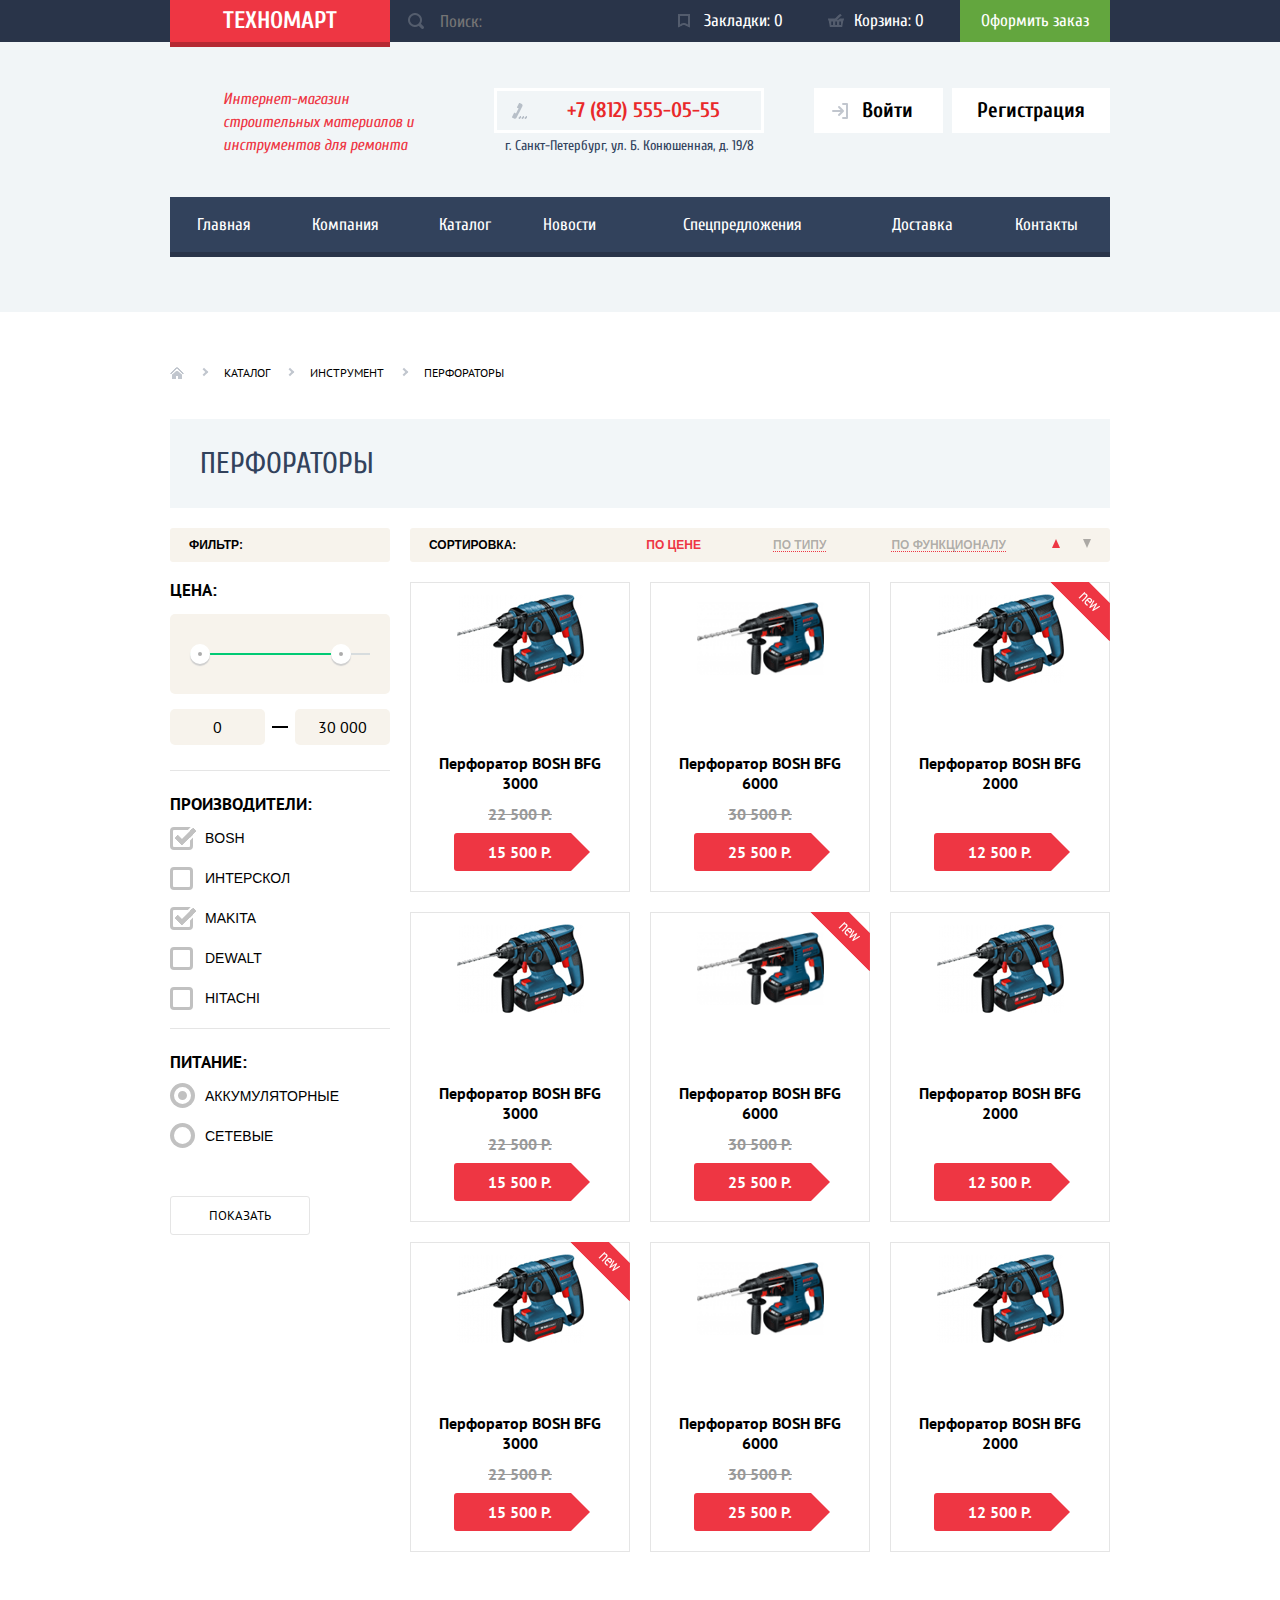
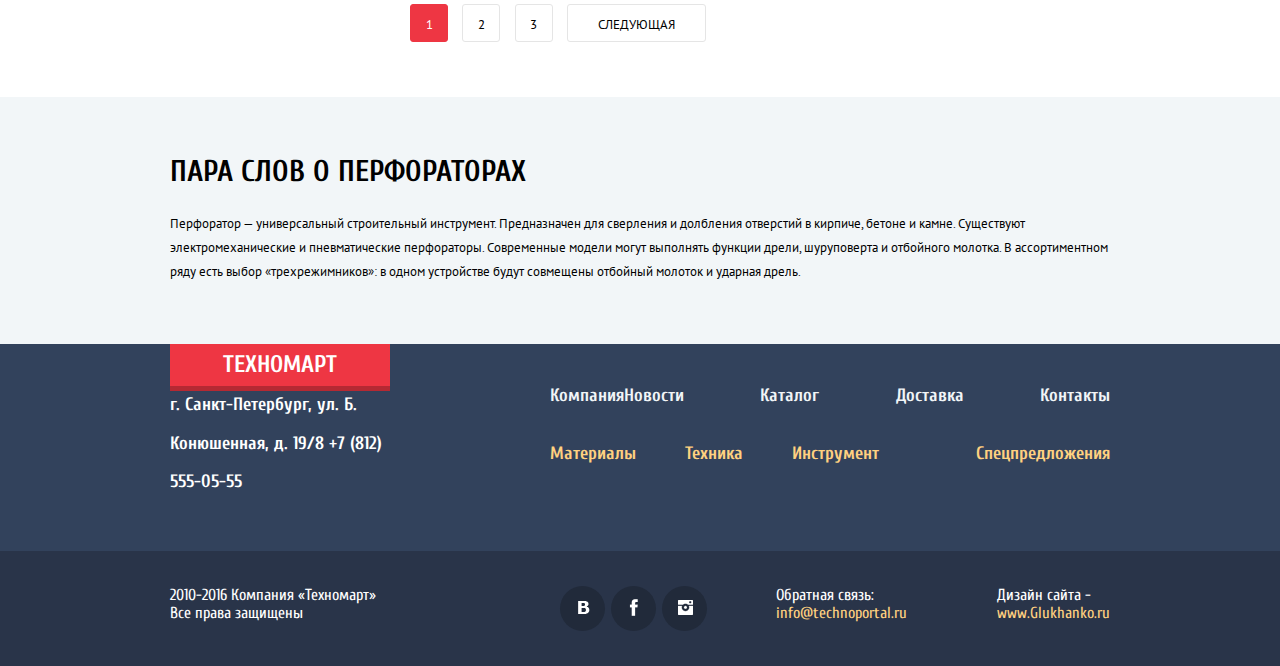
==== commit 47035cb9: "Декоративные элементы" ====
--- a/catalog.html
+++ b/catalog.html
@@ -28,8 +28,8 @@
       <div class="action-contact-description clearfix">
         <h2 class="description">Интернет-магазин строительных материалов и инструментов для ремонта</h2>
         <div class="contact">
-          <p class="contact-number">+7 (495) 555-05-55</p>
-          <p class="contact-adress">Москва, ул. Строителей, д.15</p>
+          <p class="contact-number">+7 (812) 555-05-55</p>
+          <p class="contact-adress">г. Санкт-Петербург, ул. Б. Конюшенная, д. 19/8</p>
         </div>
         <div class="account-menu">
           <div class="account-menu-registr">
@@ -78,58 +78,57 @@
       </div>
       <div class="content clearfix">
           <form action="#" method="post" class="filter" name="sort" >
-            <div class="range-filter">
-              <div class="range-filter-name"> Цена:</div>
-              <div class="range-controls">
-                <div class="scale">
-                  <div class="bar"></div>
-                </div>
-                <div class="toggle toggle-min"></div>
-                <div class="toggle toggle-max"></div>
+            <div class="filter-title">Фильтр:</div>
+            <fieldset class="range-filter">
+              <input type="checkbox" class="input-click-checkbox" id="click-checkbox-price">
+              <label class="label-click-checkbox" for="click-checkbox-price">цена:</label>
+              <div class="checkbox-visible">
+                  <div class="range-controls">
+                      <div class="scale">
+                          <div style="width:152px;" class="bar"></div>
+                      </div>
+                      <div class="toggle min-toggle"></div>
+                      <div class="toggle max-toggle"></div>
+                  </div>
+                  <div class="price-controls">
+                      <input class="min-price" type="text" value="0">
+                      <input class="max-price" type="text" value="30 000">
+                  </div>
               </div>
-              <div class="price-controls">
-                <label class="min-price">от <input name="min-price" type="text" value="0"></label>
-                <label class="max-price">до <input name="max-price" type="text" value="30000"></label>
-              </div>
-            </div>
-            <fieldset class="filter-features">
-              <legend>Производители:</legend>
-                <input type="checkbox" name="features-Bosch" id="catalog-item--Bosch" checked>
-                <label for="catalog-item--slider">Bosch</label>
-                <input type="checkbox" name="features-block" id="catalog-item--Interscol">
-                <label for="catalog-item--block">Интерскол</label>
-                <input type="checkbox" name="features-news" id="catalog-item--news" checked>
-                <label for="catalog-item--news">Makita</label>
-                <input type="checkbox" name="features-gallery" id="catalog-item--gallery">
-                <label for="catalog-item--gallery">DeWalt</label>
-                <input type="checkbox" name="features-cart" id="catalog-item--cart">
-                <label for="catalog-item--cart">Hitachi</label>
             </fieldset>
-            <fieldset class="filter-grid">
-              <legend>Питание:</legend>
-              <input type="radio" id="adaptive" name="grid" value="Адаптивная" checked>
-              <label for="adaptive">Аккумуляторные</label>
-              <input type="radio" id="fixed" name="grid" value="Фиксированная">
-              <label for="fixed">Сетевые</label>
+            <fieldset class="range-filter">
+                <input type="checkbox" class="input-click-checkbox" id="click-checkbox-manufacturers">
+                <label class="label-click-checkbox" for="click-checkbox-manufacturers">производители:</label>
+                <div class="checkbox-visible">
+                    <input type="checkbox" class="checkbox" value="bosh" name="bosh" id="bosh" checked="" checked=""><label for="bosh">bosh</label>
+                    <input type="checkbox" class="checkbox" value="интерскол" name="interskol" id="interskol"><label for="interskol">интерскол</label>
+                    <input type="checkbox" class="checkbox" value="makita" name="makita" id="makita" checked=""><label for="makita">makita</label>
+                    <input type="checkbox" class="checkbox" value="dewalt" name="dewalt" id="dewalt"><label for="dewalt">dewalt</label>
+                    <input type="checkbox" class="checkbox" value="hitachi" name="hitachi" id="hitachi" ><label for="hitachi">hitachi</label>
+                </div>
             </fieldset>
-            <input class="btn" type="submit" value="Показать">
+            <fieldset>
+                <input type="checkbox" class="input-click-checkbox" id="click-checkbox-power">
+                <label class="label-click-checkbox" for="click-checkbox-power">питание:</label>
+                <div class="checkbox-visible">
+                    <input type="radio" class="radio" value="аккумуляторные" name="power" id="battery" checked=""><label for="battery">аккумуляторные</label>
+                    <input type="radio" class="radio" value="сетевые" name="power" id="electric"><label for="electric">сетевые</label>
+                </div>
+            </fieldset>
+            <input class="btn btn-filter" type="submit" value="Показать">
           </form>
           <div class="content-right">
-              <div class="sort">
-                <p class="sort-text">Сортировка:</p>
-                <div class="sort-type">
-                  <a href="#" class="sort-type-link">По цене</a>
-                  <a href="#" class="sort-type-link">По типу</a>
-                  <a href="#" class="sort-type-link">По функционалу</a>
-                </div>
-                <div class="sort-direction">
-                  <a href="#" class="sort-direction-link-up"><span class="icon-down-dir active"></span></a>
-                  <a href="#" class="sort-direction-link-down" ><span class="icon-up-dir"></span></a>
-                </div>
+              <div class="catalog-sellers-title">
+                Сортировка:
+                <a class="sort-down" href="#"></a>
+                <a class="sort-up sort-active" href="#"></a>
+                <a class="sort-type functional" href="#">по функционалу</a>
+                <a class="sort-type type" href="#">по типу</a>
+                <a class="sort-type price sort-type-action" href="#">по цене</a>
               </div>
               <div class="sellers">
                 <div class="sellers-item">
-                  <div class="item-actions">
+                  <div class="actions">
                     <a href="#" class="actions-buy">Купить</a>
                     <a href="#" class="actions-bookmark">В закладки</a>
                   </div>
@@ -141,11 +140,11 @@
                   <h4 class="item-title">
                     <a href="#">Перфоратор BOSH BFG 3000</a>
                   </h4>
-                  <p class="item-price price-old">22 500 р.</p>
-                  <p class="item-price price-new">15 500 р.</p>
-                </div>
-                <div class="sellers-item">
-                  <div class="item-actions">
+                  <p class="item-price item-price-old">22 500 р.</p>
+                  <p class="item-price item-price-new">15 500 р.</p>
+                </div>
+                <div class="sellers-item">
+                  <div class="actions">
                     <a href="#" class="actions-buy">Купить</a>
                     <a href="#" class="actions-bookmark">В закладки</a>
                   </div>
@@ -157,11 +156,11 @@
                   <h4 class="item-title">
                     <a href="#">Перфоратор BOSH BFG 6000</a>
                   </h4>
-                  <p class="item-price price-old">30 500 р.</p>
-                  <p class="item-price price-new">25 500 р.</p>
+                  <p class="item-price item-price-old">30 500 р.</p>
+                  <p class="item-price item-price-new">25 500 р.</p>
                 </div> 
-                <div class="sellers-item">
-                  <div class="item-actions">
+                <div class="sellers-item new">
+                  <div class="actions">
                     <a href="#" class="actions-buy">Купить</a>
                     <a href="#" class="actions-bookmark">В закладки</a>
                   </div>
@@ -173,11 +172,11 @@
                   <h4 class="item-title">
                     <a href="#">Перфоратор BOSH BFG 2000</a>
                   </h4>
-                  <p class="item-price price-old"></p>
-                  <p class="item-price price-new">12 500 р.</p>
-                </div>
-                <div class="sellers-item">
-                  <div class="item-actions">
+                  <p class="item-price item-price-old"></p>
+                  <p class="item-price item-price-new">12 500 р.</p>
+                </div>
+                <div class="sellers-item">
+                  <div class="actions">
                     <a href="#" class="actions-buy">Купить</a>
                     <a href="#" class="actions-bookmark">В закладки</a>
                   </div>
@@ -189,11 +188,11 @@
                   <h4 class="item-title">
                     <a href="#">Перфоратор BOSH BFG 3000</a>
                   </h4>
-                  <p class="item-price price-old">22 500 р.</p>
-                  <p class="item-price price-new">15 500 р.</p>
-                </div>
-                <div class="sellers-item">
-                  <div class="item-actions">
+                  <p class="item-price item-price-old">22 500 р.</p>
+                  <p class="item-price item-price-new">15 500 р.</p>
+                </div>
+                <div class="sellers-item new">
+                  <div class="actions">
                     <a href="#" class="actions-buy">Купить</a>
                     <a href="#" class="actions-bookmark">В закладки</a>
                   </div>
@@ -205,11 +204,11 @@
                   <h4 class="item-title">
                     <a href="#">Перфоратор BOSH BFG 6000</a>
                   </h4>
-                  <p class="item-price price-old">30 500 р.</p>
-                  <p class="item-price price-new">25 500 р.</p>
+                  <p class="item-price item-price-old">30 500 р.</p>
+                  <p class="item-price item-price-new">25 500 р.</p>
                 </div> 
                 <div class="sellers-item">
-                  <div class="item-actions">
+                  <div class="actions">
                     <a href="#" class="actions-buy">Купить</a>
                     <a href="#" class="actions-bookmark">В закладки</a>
                   </div>
@@ -221,11 +220,11 @@
                   <h4 class="item-title">
                     <a href="#">Перфоратор BOSH BFG 2000</a>
                   </h4>
-                  <p class="item-price price-old"></p>
-                  <p class="item-price price-new">12 500 р.</p>
-                </div>
-                <div class="sellers-item">
-                  <div class="item-actions">
+                  <p class="item-price item-price-old"></p>
+                  <p class="item-price item-price-new">12 500 р.</p>
+                </div>
+                <div class="sellers-item new">
+                  <div class="actions">
                     <a href="#" class="actions-buy">Купить</a>
                     <a href="#" class="actions-bookmark">В закладки</a>
                   </div>
@@ -237,11 +236,11 @@
                   <h4 class="item-title">
                     <a href="#">Перфоратор BOSH BFG 3000</a>
                   </h4>
-                  <p class="item-price price-old">22 500 р.</p>
-                  <p class="item-price price-new">15 500 р.</p>
-                </div>
-                <div class="sellers-item">
-                  <div class="item-actions">
+                  <p class="item-price item-price-old">22 500 р.</p>
+                  <p class="item-price item-price-new">15 500 р.</p>
+                </div>
+                <div class="sellers-item">
+                  <div class="actions">
                     <a href="#" class="actions-buy">Купить</a>
                     <a href="#" class="actions-bookmark">В закладки</a>
                   </div>
@@ -253,11 +252,11 @@
                   <h4 class="item-title">
                     <a href="#">Перфоратор BOSH BFG 6000</a>
                   </h4>
-                  <p class="item-price price-old">30 500 р.</p>
-                  <p class="item-price price-new">25 500 р.</p>
+                  <p class="item-price item-price-old">30 500 р.</p>
+                  <p class="item-price item-price-new">25 500 р.</p>
                 </div> 
                 <div class="sellers-item">
-                  <div class="item-actions">
+                  <div class="actions">
                     <a href="#" class="actions-buy">Купить</a>
                     <a href="#" class="actions-bookmark">В закладки</a>
                   </div>
@@ -269,15 +268,16 @@
                   <h4 class="item-title">
                     <a href="#">Перфоратор BOSH BFG 2000</a>
                   </h4>
-                  <p class="item-price price-old"></p>
-                  <p class="item-price price-new">12 500 р.</p>
+                  <p class="item-price item-price-old"></p>
+                  <p class="item-price item-price-new">12 500 р.</p>
                 </div>               
               </div>
-            <div class="page-navigation">
-              <a class="page-btn active" href="#">1</a>
-              <a class="page-btn" href="#">2</a>
-              <a class="page-btn" href="#">3</a>
-              <a class="page-btn" href="#">Следующая</a>
+            <div class="paginator">
+              <a class="paginator-prev" href="#prev">Предыдущая</a>
+              <a class=" current" href="#">1</a>
+              <a  href="#">2</a>
+              <a  href="#">3</a>
+              <a class="paginator-next" href="#next">Следующая</a>
             </div>
           </div>
       </div>
@@ -293,7 +293,9 @@
     <div class="container clearfix">
       <div class="contact">
                     <h2 class="main-title"><a href="#">Техномарт</a></h2>
-                    <p>г. Москва, ул. Строителей, 15 +7 (495) 555-05-55</p>
+                    <p  class="contact-text">г. Санкт-Петербург, ул. Б. Конюшенная, д. 19/8
+                    +7 (812) 555-05-55
+                    </p>
             </div>
             <nav class="menu-footer">
               <ul class="menu-footer-top">
@@ -316,7 +318,7 @@
   <footer class="main-footer">
     <div class="container clearfix">
       <div class="footer-copyright">
-                    <p>2010-2013 Компания "Техномарт"</p>
+                    <p>2010-2016 Компания <span class="quotes">Техномарт</span></p>
                     <p>Все права защищены</p>
             </div>
             <div class="footer-social-button">
--- a/css/style.css
+++ b/css/style.css
@@ -8,7 +8,9 @@
 a {
     text-decoration: none;
 }
-
+fieldset {
+	border: none;
+}
 .btn {
     float: right;
     padding: 12px 0;
@@ -34,7 +36,7 @@
     display: table;
     clear: both;
 }
-/*.user-panel::before,*/
+.account-menu-user-panel::before,
 .contact-number::before,
 .account-menu-enter::before,
 .search label::before {
@@ -170,13 +172,13 @@
 	color: #ee3643;
 }
 .top-header .contact {
-	width: 220px;
+	width: 270px;
 	float:left;
 }
 
 .contact-number {
     margin: 0 0 5px;
-    padding: 0 0 0 40px;
+    padding: 0 0 0 70px;
     border: 3px solid #fff;
     position: relative;
     font: bold 21px/1.86 "Cuprum", sans-serif;
@@ -188,7 +190,7 @@
 	left: 15px;
 }
 .contact-adress {
-    font: 16px/1.13 "Cuprum", sans-serif;
+    font: 14px/1.13 "Cuprum", sans-serif;
     color: #32425c;
     text-align: center;
 }
@@ -208,7 +210,7 @@
 }
 .account-menu-registration {
     display: inline-block;
-    margin: 0 0 0 10px;
+    margin: 0 0 0 5px;
     padding: 0 25px;
 }
 .account-menu-enter {
@@ -230,6 +232,65 @@
 .account-menu-enter:active { color: rgba(0, 0, 0, 0.3); }
 
 .account-menu-enter:active::before { opacity: .3; }
+
+.account-menu-user-panel {
+    display: inline-block;
+    padding: 0 48px;
+    margin: 0 0 5px;
+}
+
+.account-menu-user-panel::before {
+    background-position: -116px 0;
+    left: 18px;
+}
+.account-no-visible {
+    display: none;
+}
+.account-menu-exit {
+    width: 16px;
+    height: 16px;
+    margin: -8px 0 0;
+    background: url("../img/icon-image.png") no-repeat;
+    position: absolute;
+    top: 50%;
+    background-position: -97px 0;
+    right: 14px;
+    opacity: .3;
+}
+.account-menu-user-panel:active,
+.account-menu-exit:active,
+.account-menu-exit:active+span { opacity: .3; }
+.account-menu-exit:hover { opacity: 1; }
+
+.account-menu-user-links {
+    padding: 0 0 0 20px;
+}
+
+ .account-menu-user-links a {
+    background: none;
+    font: 16px/1.13 "Cuprum", sans-serif;
+    color: #32425c;
+    text-decoration: underline;
+}
+
+.account-menu-user-links a:hover { color: #ee3643; }
+.account-menu-user-links a:active {
+    color: #32425c;
+    opacity: .3;
+}
+
+.point {
+	display: inline-block;
+    height: 4px;
+	width: 4px;
+	margin: 0 0 2px;
+	background: #ffd180;
+	border-radius: 50%;
+}
+.account-menu-user-links .point {
+    margin: 0 15px 2px;
+    background: #32425c;
+}
 /* Навигация  */
 .main-menu ul {
 	display: table;
@@ -478,6 +539,7 @@
 
 .sellers-item {
     display: inline-block;
+    vertical-align: top;
     width: 218px;
     margin: 0 0 20px 20px;
     padding: 0 0 20px;
@@ -489,6 +551,11 @@
 }
 .sellers-item:hover { box-shadow: 0 7px 25px 0 rgba(41, 52, 73, 0.5); }
 .sellers-item:hover .actions { display: block; }
+
+.item-photo {
+	/*line-height: 170px;*/
+	height: 170px;
+}
 
 .item-title {
     padding: 0 25px;
@@ -539,7 +606,7 @@
     width: 218px;
 	height: 88px;
     padding: 40px 0;
-    background: rgba(255,255,255, .8);
+    background: rgba(255,255,255, 1);
 	position: absolute;
 	top: 0;
 	left: 0;
@@ -877,9 +944,8 @@
 	float:left;
 }
 
-.contact a {
-    margin: 0 0 33px;
-    font: 700 30px/2.12 "Cuprum", sans-serif;
+.footer-top .contact-text {
+    font: 700 18px/2.12 "Cuprum", sans-serif;
 }
 
 .menu-footer {
@@ -968,7 +1034,7 @@
     position: relative;
 }
 .btn-social:hover { background: #ee3643; }
-.btn-social:active { opacity: .3; }
+.btn-social:active { background: #ee3643;; }
 .btn-social:last-child { margin: 0; }
 .btn-social-vk::before, 
 .btn-social-fb::before, 
@@ -997,7 +1063,10 @@
     margin: -8px 0 0 -7px;
     background-position: -185px 0;
 }
+
 /*Каталог страница 2*/
+
+/*Фильтр*/
 
 .filter {
     width: 220px;
@@ -1006,7 +1075,306 @@
     color: #000;
     text-transform: uppercase;
 }
+
+.range-filter {
+    margin: 0 0 25px;
+    border-bottom: #e5e5e5 1px solid;
+}
+
+.range-controls {
+    height: 80px;
+    margin: 0 0 15px;
+    padding: 0 20px;
+    background: #f7f3ec;
+    border-radius: 5px;
+    position: relative;
+    overflow: hidden;
+}
+
+ .range-controls .scale {
+    height: 2px;
+    margin: 39px 0 0;
+    background: #d7dcde;
+}
+
+.range-controls .bar {
+    height: 2px;
+    background: #00ca74;
+}
+
+.range-controls .toggle {
+    width: 4px;
+    height: 4px;
+    background: #ababab;
+    border: 8px solid #fff;
+    border-radius: 50%;
+    box-shadow: 0 2px 1px 0 #cfcfcf;
+    position: absolute;
+    top: 30px;
+    left: 30px;
+    cursor: pointer;
+}
+
+ .range-controls .min-toggle { left: 20px; }
+.range-controls .max-toggle { left: 161px; }
+.price-controls {
+    margin: 0 0 25px;
+    position: relative;
+    font-size: 0; 
+}
+
+.price-controls::after {
+    content: "";
+    height: 2px;
+    width: 16px;
+    margin: -1px 0 0 -8px;
+    background: #000;
+    position: absolute;
+    top: 50%;
+    left: 50%;
+}
+
+.price-controls input {
+    display: inline-block;
+    width: 75px;
+    padding: 8px 10px;
+    border: none;
+    background: #f7f3ec;
+    border-radius: 5px;
+    font: 300 16px/1 "PT sans", sans-serif;
+    color: #000;
+    text-align: center;
+}
+
+.min-price {
+    margin: 0 30px 0 0;
+}
+
+.input-click-checkbox, 
+.checkbox, 
+.radio { display: none; }
+
+.label-click-checkbox {
+    display: block;
+    margin: 0 0 15px 0;
+    padding: 0 20px 0 0;
+    position: relative;
+    font: bold 17px/1 "PT sans", sans-serif;
+    cursor: pointer;
+}
+
+.checkbox+label, 
+.radio+label {
+    display: block;
+    margin: 0 0 20px;
+    padding: 0 0 0 35px;
+    position: relative;
+    font: 14px/1.43 "Open Sans", sans-serif;
+    cursor: pointer;
+}
+
+.checkbox+label::before {
+    content: "";
+    position: absolute;
+    height: 17px;
+    width: 17px;
+    margin: -11px 0 0;
+    border-radius: 4px;
+    background: transparent;
+    border: 3px solid #c1c1c1;
+    left: 0;
+    top: 50%;
+}
+
+.checkbox+label:hover::before { border-color: #b5b5b5; }
+.checkbox:disabled+label::before { border: 3px solid #e9e9e9; }
+.checkbox+label::after { display: none; }
+
+.checkbox:checked+label::after {
+    content: "";
+    display: block;
+    width: 6px;
+    height: 16px;
+    background: transparent;
+    border-bottom: 5px solid #c1c1c1;
+    border-right: 5px solid #c1c1c1;
+    border-radius: 1px;
+    box-shadow: 2px 0 0 0 #fff,
+                inset -2px 0 0 0 #fff;
+    position: absolute;
+    left: 10px;
+    top: -4px;
+    -moz-transform: rotate(45deg);
+    -ms-transform: rotate(45deg);
+    -webkit-transform: rotate(45deg);
+    -o-transform: rotate(45deg);
+    transform: rotate(45deg);
+}
+
+.checkbox:checked+label:hover::after {
+    border-bottom: 5px solid #b5b5b5;
+    border-right: 5px solid #b5b5b5;
+}
+.checkbox:disabled:checked+label::after {
+    border-bottom: 5px solid #e9e9e9;
+    border-right: 5px solid #e9e9e9;
+}
+
+.radio+label::after {
+	content: "";
+    height: 9px;
+    width: 9px;
+    margin: -9px 0 0;
+    border-radius: 50%;
+    background: #fff;
+    border: 4px solid #fff;
+    box-shadow: 0 0 0 4px #c1c1c1;
+    position: absolute;
+    left: 4px;
+    top: 50%;
+}
+
+.radio+label:hover::after { box-shadow: 0 0 0 4px #b5b5b5; }
+.radio:checked+label::after { background: #c1c1c1; }
+.radio:checked+label:hover::after { background: #b5b5b5; }
+.radio:disabled+label::after { box-shadow: 0 0 0 4px #e9e9e9; }
+.radio:disabled:checked+label::after { 
+    box-shadow: 0 0 0 4px #e9e9e9;
+    background: #e9e9e9;
+}
+
+.btn-filter {
+	float: none;
+    width: 140px;
+    padding: 12px 0;
+    margin-top: 30px;
+    background: #fff;
+    border: 1px solid #e5e5e5;
+    font: 13px/1 "PT sans", sans-serif;
+    color: #000;
+    outline: none;
+    text-transform: uppercase;
+    text-align: center;
+    cursor: pointer;
+}
+
+.btn-filter:hover,
+.btn-filter:active {
+	background: #e5e5e5;
+}
+/*
+фильтр конец
+*/
 .content-right {
 	width: 700px;
 	float: right;
 }
+
+.filter-title,
+.catalog-sellers-title {
+    margin: 0 0 20px;
+    padding: 11px 19px;
+    background: #f7f3ec;
+    border-radius: 3px;
+    font: bold 12px/1 "Open Sans", sans-serif;
+    color: #000;
+    text-transform: uppercase;
+}
+
+.sort-down, 
+.sort-up {
+	float: right;
+	border-style: solid;
+}
+
+.sort-down {
+    border-width: 9px 4.5px 0 4.5px;
+	border-color: rgba(0, 0, 0, .3) transparent transparent transparent;
+}
+
+.sort-down:hover {
+    border-color: black transparent transparent transparent;
+}
+.sort-down:active {
+    border-color: rgba(238, 54, 67, .3) transparent transparent transparent;
+}
+
+.sort-up {
+    margin: 0 23px 0 0;
+	border-width: 0 4.5px 9px 4.5px;
+	border-color: transparent transparent rgba(0, 0, 0, .3) transparent;
+} 
+.sort-up:hover { border-color: transparent transparent black transparent; }
+.sort-up:active { border-color: transparent transparent rgba(238, 54, 67, .3) transparent; }
+
+.sort-active, 
+.sort-active:hover,
+.sort-active:active { border-color: transparent transparent #ee3643 transparent; }
+
+.sort-type {
+	float: right;
+	color: rgba(0, 0, 0, 0.3);
+	border-bottom: dotted #ee3643 1px;
+}
+
+.sort-type:hover {
+    color: rgba(0, 0, 0, 1);
+    border-bottom: solid #ee3643 1px;
+}
+.sort-type:active {
+    color: rgba(238, 54, 67, 0.3);
+    border-bottom: none;
+}
+
+.sort-type.functional { margin: 0 46px 0 0; }
+.sort-type.type { margin: 0 65px 0 0; }
+.sort-type.price { margin: 0 72px 0 0; }
+
+.sort-type-action {
+    border-bottom: none;
+    color: #ee3643;
+}
+/*Кнопки навигации*/
+.paginator {
+    margin: 32px 0 0;
+}
+
+.paginator a {
+    display: inline-block;
+    min-width: 36px;
+    height: 36px;
+    margin: 0 10px 0 0;
+    border: 1px solid #e5e5e5;
+    border-radius: 3px;
+    font: 13px/3 "PT sans", sans-serif;
+    color: #000;
+    text-align: center;
+    text-transform: uppercase;
+}
+
+.paginator a:hover { border-color: #bdc6ca; }
+.paginator a:active {
+    border-color: #ee3643;
+    color: #000;
+}
+
+.paginator-next, 
+.paginator-prev { padding: 0 30px; }
+.paginator .paginator-prev { display: none; }
+
+.paginator .current, 
+.paginator .current:hover,
+.paginator .current:active {
+    background: #ee3643;
+    border-color: #ee3643;
+    color: #fff;
+}
+/**/
+.goods-description {
+    padding: 60px 0;
+    background: #f2f6f8;
+}
+
+.goods-description p {
+    font: 13px/1.85 "PT sans", sans-serif;
+}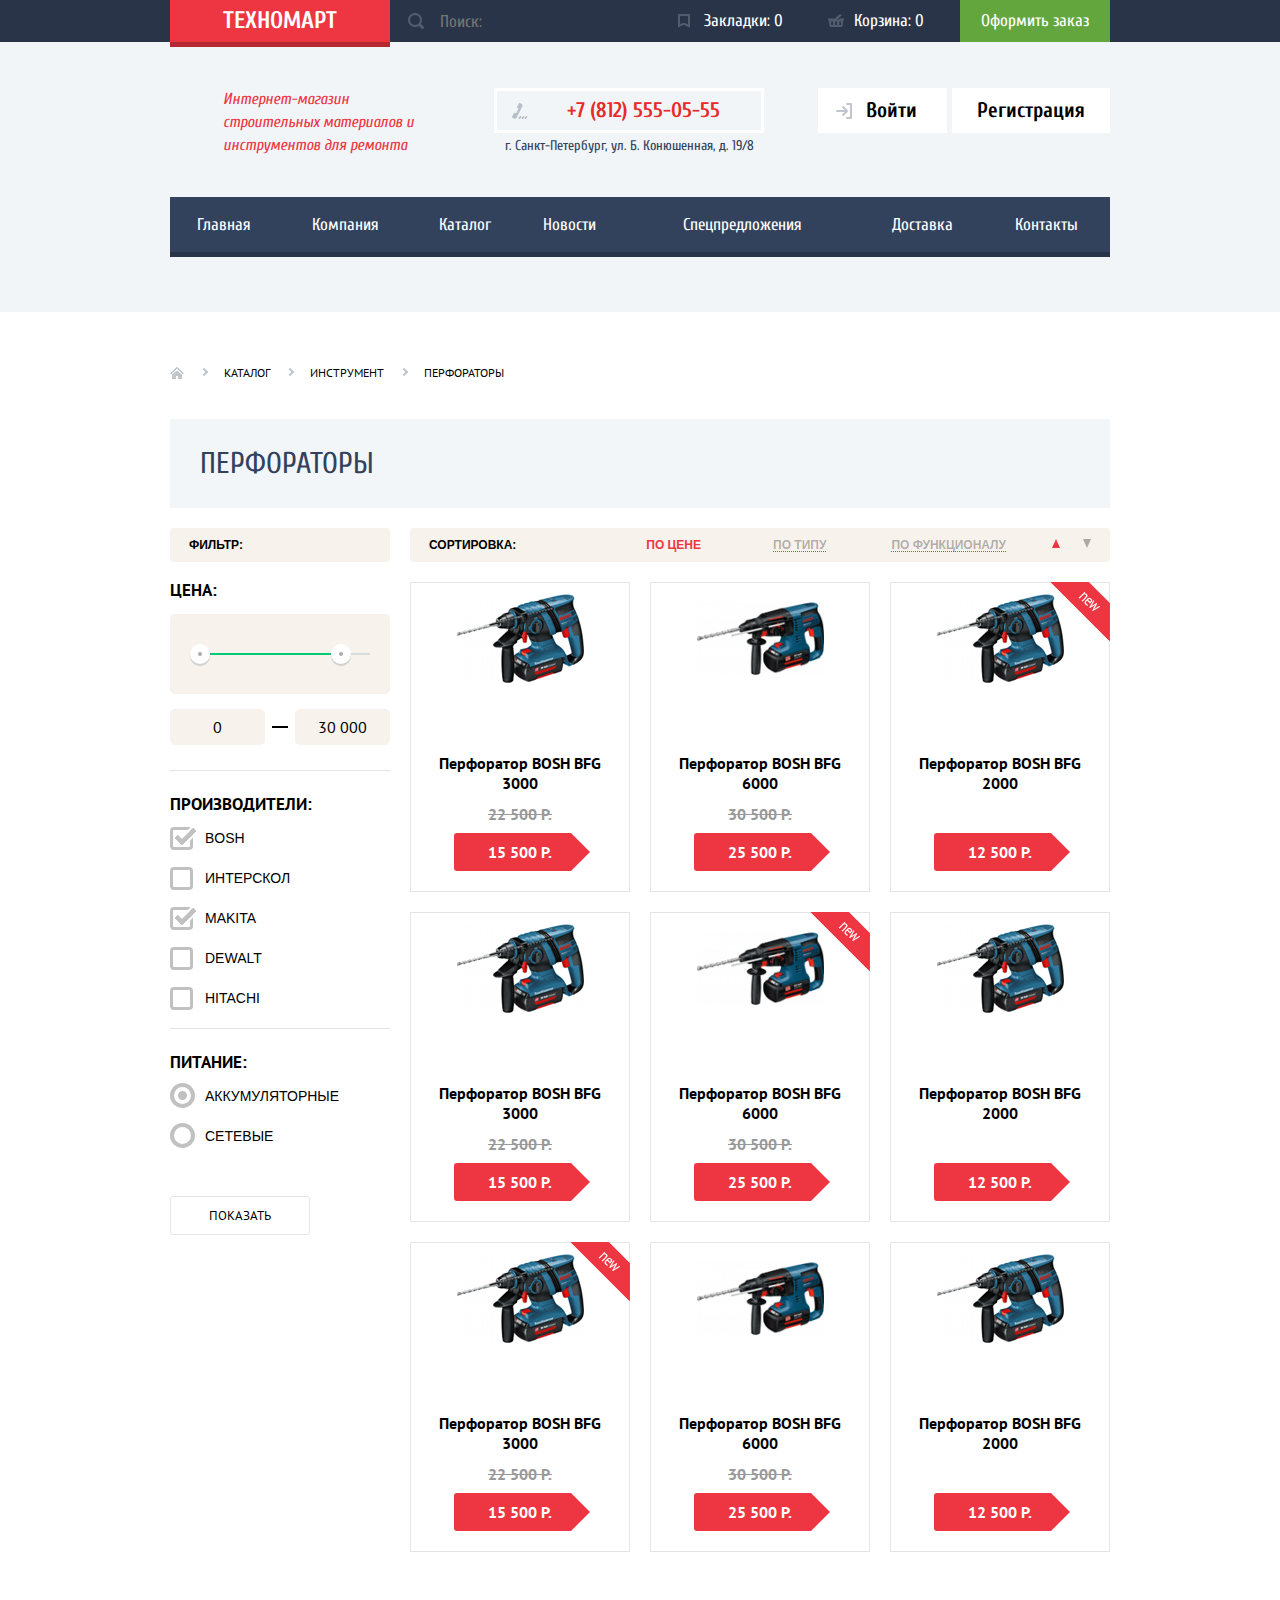
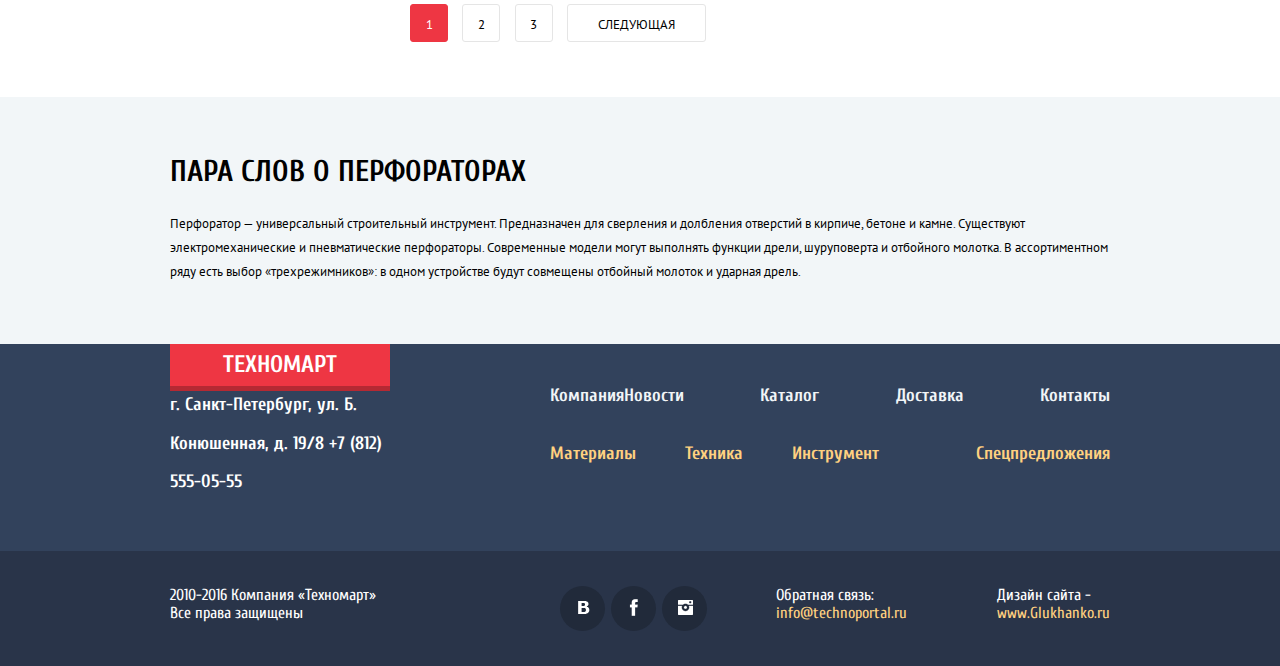
==== commit 838372b5: "Финальные изменения" ====
--- a/catalog.html
+++ b/catalog.html
@@ -100,7 +100,7 @@
                 <input type="checkbox" class="input-click-checkbox" id="click-checkbox-manufacturers">
                 <label class="label-click-checkbox" for="click-checkbox-manufacturers">производители:</label>
                 <div class="checkbox-visible">
-                    <input type="checkbox" class="checkbox" value="bosh" name="bosh" id="bosh" checked="" checked=""><label for="bosh">bosh</label>
+                    <input type="checkbox" class="checkbox" value="bosh" name="bosh" id="bosh" checked=""><label for="bosh">bosh</label>
                     <input type="checkbox" class="checkbox" value="интерскол" name="interskol" id="interskol"><label for="interskol">интерскол</label>
                     <input type="checkbox" class="checkbox" value="makita" name="makita" id="makita" checked=""><label for="makita">makita</label>
                     <input type="checkbox" class="checkbox" value="dewalt" name="dewalt" id="dewalt"><label for="dewalt">dewalt</label>
@@ -303,7 +303,7 @@
                 <li><a href="#">Новости</a></li>
                 <li><a href="#">Каталог</a></li>
                 <li><a href="#">Доставка</a></li>
-                <li><a href="#">Контакты</a></li></li>
+                <li><a href="#">Контакты</a></li>
               </ul>
               <ul class="menu-footer-bottom">
                 <li><a href="#">Материалы</a></li>
--- a/css/style.css
+++ b/css/style.css
@@ -1,1380 +1,1689 @@
-body, ul, li, main, footer, header, section, div, p, form, input, label, nav, h1, h2, h3, h4, h5, h6, fieldset {
-    margin: 0;
-    padding: 0;
-}
+body,
+ul,
+li,
+main,
+footer,
+header,
+section,
+div,
+p,
+form,
+input,
+label,
+nav,
+h1,
+h2,
+h3,
+h4,
+h5,
+h6,
+fieldset {
+  margin: 0;
+  padding: 0;
+}
+
 li {
-	list-style: none;
-}
+  list-style: none;
+}
+
 a {
-    text-decoration: none;
-}
+  text-decoration: none;
+}
+
 fieldset {
-	border: none;
-}
+  border: none;
+}
+
 .btn {
-    float: right;
-    padding: 12px 0;
-    background: #ee3643;
-    border-radius: 3px;
-    font: 14px/1 "Cuprum", sans-serif;
-    color: #fff;
-    text-transform: uppercase;
-    text-align: center;
-    cursor: pointer;
-}
-.btn:hover { background: #ca2c37; }
-.btn:active { background: #ba2732; }
+  float: right;
+  padding: 12px 0;
+  background: #ee3643;
+  border-radius: 3px;
+  font: 14px/1 "Cuprum", sans-serif;
+  color: #fff;
+  text-transform: uppercase;
+  text-align: center;
+  cursor: pointer;
+}
+
+.btn:hover {
+  background: #ca2c37;
+}
+
+.btn:active {
+  background: #ba2732;
+}
 
 .container {
-	width: 940px;
-	margin: 0 auto;
-	padding: 0 10px;
-	position: relative;
-}
+  width: 940px;
+  margin: 0 auto;
+  padding: 0 10px;
+  position: relative;
+}
+
 .clearfix::after {
-    content: "";
-    display: table;
-    clear: both;
-}
+  content: "";
+  display: table;
+  clear: both;
+}
+
 .account-menu-user-panel::before,
 .contact-number::before,
 .account-menu-enter::before,
 .search label::before {
-    content: "";
-    width: 16px;
-    height: 16px;
-    margin: -8px 0 0;
-    background: url("../img/icon-image.png") no-repeat;
-    position: absolute;
-    top: 50%;
+  content: "";
+  width: 16px;
+  height: 16px;
+  margin: -8px 0 0;
+  background: url("../img/icon-image.png") no-repeat;
+  position: absolute;
+  top: 50%;
 }
 
 .busket::before,
 .bookmark::before {
-	content: "";
-	margin: -7px 0 0;
-	background: url("../img/icon-image.png") no-repeat;
-	position: absolute;
-	left: 18px;
-	top: 50%;
-	opacity: .2;
-}
+  content: "";
+  margin: -7px 0 0;
+  background: url("../img/icon-image.png") no-repeat;
+  position: absolute;
+  left: 18px;
+  top: 50%;
+  opacity: .2;
+}
+
 .busket::before {
-	height: 13px;
-	width: 16px;
-	background-position: -47px 0;
-}
+  height: 13px;
+  width: 16px;
+  background-position: -47px 0;
+}
+
 .bookmark::before {
-	height: 14px;
-	width: 12px;
-	background-position: -34px 0;
-}
-
-.busket:hover, 
-.bookmark:hover { cursor: pointer; }
-
-.busket:active, 
-.bookmark:active { background: #161d29; }
+  height: 14px;
+  width: 12px;
+  background-position: -34px 0;
+}
+
+.busket:hover,
+.bookmark:hover {
+  cursor: pointer;
+}
+
+.busket:active,
+.bookmark:active {
+  background: #161d29;
+}
 
 .action-menu {
-		background: #293449;
-        font: 17px/2.48 "Cuprum", sans-serif;
-		color: #fff;
+  background: #293449;
+  font: 17px/2.48 "Cuprum", sans-serif;
+  color: #fff;
 }
 
 .main-title {
-	width: 220px;
-	float: left;
-}
+  width: 220px;
+  float: left;
+}
+
 .main-title a {
-    display: block;
-    background: #ee3643;
-    box-shadow: 0 5px 0 0 #b52933;
-    font: 700 24px/1.75 "Cuprum", sans-serif;
-    color: #fff;
-    text-transform: uppercase;
-    text-align: center;
-}
+  display: block;
+  background: #ee3643;
+  box-shadow: 0 5px 0 0 #b52933;
+  font: 700 24px/1.75 "Cuprum", sans-serif;
+  color: #fff;
+  text-transform: uppercase;
+  text-align: center;
+}
+
 .search {
-	float: left;
-	height: 42px;
-	position: relative;
+  float: left;
+  height: 42px;
+  position: relative;
 }
 
 .search input {
-    height: 100%;
-    width: 220px;
-    padding: 0 0 0 50px;
-    background: none;
-    border: none;
-    position: relative;
-    font: 17px/1 "Cuprum", sans-serif;
-    color: #000;
-    cursor: pointer;
-    z-index: 10;
+  height: 100%;
+  width: 220px;
+  padding: 0 0 0 50px;
+  background: none;
+  border: none;
+  position: relative;
+  font: 17px/1 "Cuprum", sans-serif;
+  color: #000;
+  cursor: pointer;
+  z-index: 10;
 }
 
 .search label::before {
-    left: 18px;
-    opacity: .2;
-    z-index: 0;
+  left: 18px;
+  opacity: .2;
+  z-index: 0;
 }
 
 .search input:hover~label::before {
-	opacity: 1;
-}
+  opacity: 1;
+}
+
 .search input:focus {
-	background: #fff;
-	outline: none;
-	color: #000;
+  background: #fff;
+  outline: none;
+  color: #000;
 }
 
 .search input:focus~label::before {
-	background-position: -17px 0;
-	opacity: 1;
-	z-index: 100;
-	cursor: pointer;
-}
-
+  background-position: -17px 0;
+  opacity: 1;
+  z-index: 100;
+  cursor: pointer;
+}
 
 .user-panel {
-    width: 106px;
-    padding: 0 0 0 44px;
-	float: right;
-	position: relative;
-}
+  width: 106px;
+  padding: 0 0 0 44px;
+  float: right;
+  position: relative;
+}
+
 .order {
-	width: 150px;
-	float: right;
-	background: #63a63e;
-    color: #fff;
-    text-align: center;
-}
-
-.order:hover { background: #5fbb2d; }
-.order:active {	background: #518534; }
+  width: 150px;
+  float: right;
+  background: #63a63e;
+  color: #fff;
+  text-align: center;
+}
+
+.order:hover {
+  background: #5fbb2d;
+}
+
+.order:active {
+  background: #518534;
+}
 
 
 /*Хедер топ*/
+
 .top-header {
-	padding: 46px 0 60px 0;
-	background: #f1f5f7;
-}
+  padding: 46px 0 60px 0;
+  background: #f1f5f7;
+}
+
 .action-contact-description {
-	margin: 0 0 40px;
-}
+  margin: 0 0 40px;
+}
+
 .top-header .description {
-	width: 195px;
-	float: left;
-	margin: 0 10px 0 0;
-	padding: 0 66px 0 53px;
-	font: italic normal 16px/1.44 "Cuprum", sans-serif;
-	color: #ee3643;
-}
+  width: 195px;
+  float: left;
+  margin: 0 10px 0 0;
+  padding: 0 66px 0 53px;
+  font: italic normal 16px/1.44 "Cuprum", sans-serif;
+  color: #ee3643;
+}
+
 .top-header .contact {
-	width: 270px;
-	float:left;
+  width: 270px;
+  float: left;
 }
 
 .contact-number {
-    margin: 0 0 5px;
-    padding: 0 0 0 70px;
-    border: 3px solid #fff;
-    position: relative;
-    font: bold 21px/1.86 "Cuprum", sans-serif;
-    color: #e9292a;
+  margin: 0 0 5px;
+  padding: 0 0 0 70px;
+  border: 3px solid #fff;
+  position: relative;
+  font: bold 21px/1.86 "Cuprum", sans-serif;
+  color: #e9292a;
 }
 
 .contact-number::before {
-	background-position: -64px 0;
-	left: 15px;
-}
+  background-position: -64px 0;
+  left: 15px;
+}
+
 .contact-adress {
-    font: 14px/1.13 "Cuprum", sans-serif;
-    color: #32425c;
-    text-align: center;
-}
+  font: 14px/1.13 "Cuprum", sans-serif;
+  color: #32425c;
+  text-align: center;
+}
+
 .account-menu {
-	max-width: 380px;
-	float: right;
-	/*font-size: 0;*/
+  max-width: 380px;
+  float: right;
+  font-size: 0;
 }
 
 .account-menu-registration,
 .account-menu-enter,
 .account-menu-user-panel {
-	font: bold 21px/2.14 "Cuprum", sans-serif;
-	color: #000;
-	background: #fff;
-	position: relative;
-}
+  font: bold 21px/2.14 "Cuprum", sans-serif;
+  color: #000;
+  background: #fff;
+  position: relative;
+}
+
 .account-menu-registration {
-    display: inline-block;
-    margin: 0 0 0 5px;
-    padding: 0 25px;
-}
+  display: inline-block;
+  margin: 0 0 0 5px;
+  padding: 0 25px;
+}
+
 .account-menu-enter {
-    display: inline-block;
-    padding: 0 30px 0 48px;
-}
+  display: inline-block;
+  padding: 0 30px 0 48px;
+}
+
 .account-menu-enter::before {
-    background-position: -80px 0;
-    left: 18px;
-    opacity: .3;
-}
-
-.account-menu-registration:hover, 
-.account-menu-enter:hover { color: #ee3643; }
-
-.account-menu-enter:hover::before { opacity: 1; }
+  background-position: -80px 0;
+  left: 18px;
+  opacity: .3;
+}
+
+.account-menu-registration:hover,
+.account-menu-enter:hover {
+  color: #ee3643;
+}
+
+.account-menu-enter:hover::before {
+  opacity: 1;
+}
 
 .account-menu-registration:active,
-.account-menu-enter:active { color: rgba(0, 0, 0, 0.3); }
-
-.account-menu-enter:active::before { opacity: .3; }
+.account-menu-enter:active {
+  color: rgba(0, 0, 0, 0.3);
+}
+
+.account-menu-enter:active::before {
+  opacity: .3;
+}
 
 .account-menu-user-panel {
-    display: inline-block;
-    padding: 0 48px;
-    margin: 0 0 5px;
+  display: inline-block;
+  padding: 0 48px;
+  margin: 0 0 5px;
 }
 
 .account-menu-user-panel::before {
-    background-position: -116px 0;
-    left: 18px;
-}
+  background-position: -116px 0;
+  left: 18px;
+}
+
 .account-no-visible {
-    display: none;
-}
+  display: none;
+}
+
 .account-menu-exit {
-    width: 16px;
-    height: 16px;
-    margin: -8px 0 0;
-    background: url("../img/icon-image.png") no-repeat;
-    position: absolute;
-    top: 50%;
-    background-position: -97px 0;
-    right: 14px;
-    opacity: .3;
-}
+  width: 16px;
+  height: 16px;
+  margin: -8px 0 0;
+  background: url("../img/icon-image.png") no-repeat;
+  position: absolute;
+  top: 50%;
+  background-position: -97px 0;
+  right: 14px;
+  opacity: .3;
+}
+
 .account-menu-user-panel:active,
 .account-menu-exit:active,
-.account-menu-exit:active+span { opacity: .3; }
-.account-menu-exit:hover { opacity: 1; }
+.account-menu-exit:active+span {
+  opacity: .3;
+}
+
+.account-menu-exit:hover {
+  opacity: 1;
+}
 
 .account-menu-user-links {
-    padding: 0 0 0 20px;
-}
-
- .account-menu-user-links a {
-    background: none;
-    font: 16px/1.13 "Cuprum", sans-serif;
-    color: #32425c;
-    text-decoration: underline;
-}
-
-.account-menu-user-links a:hover { color: #ee3643; }
+  padding: 0 0 0 20px;
+}
+
+.account-menu-user-links a {
+  background: none;
+  font: 16px/1.13 "Cuprum", sans-serif;
+  color: #32425c;
+  text-decoration: underline;
+}
+
+.account-menu-user-links a:hover {
+  color: #ee3643;
+}
+
 .account-menu-user-links a:active {
-    color: #32425c;
-    opacity: .3;
+  color: #32425c;
+  opacity: .3;
 }
 
 .point {
-	display: inline-block;
-    height: 4px;
-	width: 4px;
-	margin: 0 0 2px;
-	background: #ffd180;
-	border-radius: 50%;
-}
+  display: inline-block;
+  height: 4px;
+  width: 4px;
+  margin: 0 0 2px;
+  background: #ffd180;
+  border-radius: 50%;
+}
+
 .account-menu-user-links .point {
-    margin: 0 15px 2px;
-    background: #32425c;
-}
+  margin: 0 15px 2px;
+  background: #32425c;
+}
+
+
 /* Навигация  */
+
 .main-menu ul {
-	display: table;
-	width: 100%;
-	background: #32425c;
-}
+  display: table;
+  width: 100%;
+  background: #32425c;
+}
+
 .main-menu li {
-	display: table-cell;
-}
+  display: table-cell;
+}
+
 .main-menu a {
-	display: block;
-	color: #fff;
-	text-align: center;
-}
- .main-menu a {
-	display: block;
-	font: 17px/3.24 "Cuprum", sans-serif;
-	color: #fff;
-	text-align: center;
-	box-shadow: 0 5px 0 0 #293449;
-}
-.main-menu a:hover { background: #293449; }
+  display: block;
+  color: #fff;
+  text-align: center;
+}
+
+.main-menu a {
+  display: block;
+  font: 17px/3.24 "Cuprum", sans-serif;
+  color: #fff;
+  text-align: center;
+  box-shadow: 0 5px 0 0 #293449;
+}
+
+.main-menu a:hover {
+  background: #293449;
+}
+
 .main-menu a:active {
-    background: #1d2739;
-    box-shadow: 0 5px 0 0 #1d2739;
-    color: rgba(255, 255, 255, 0.3);
-}
+  background: #1d2739;
+  box-shadow: 0 5px 0 0 #1d2739;
+  color: rgba(255, 255, 255, 0.3);
+}
+
+
 /**/
+
 .catalog {
-	padding: 55px 0;
-	color: #fff;
-}
+  padding: 55px 0;
+  color: #fff;
+}
+
 .service-name {
-    width: 275px;
-    height: 76px;
-    margin: 0 0 20px 20px;
-    padding: 25px 0 22px 25px;
-    float: right;
-    position: relative;
+  width: 275px;
+  height: 76px;
+  margin: 0 0 20px 20px;
+  padding: 25px 0 22px 25px;
+  float: right;
+  position: relative;
 }
 
 .new::after {
-    content: "";
-    position: absolute;
-    width: 60px;
-    height: 59px;
-    top: 0;
-    right: 0;
-    background: url('../img/icon-image.png') no-repeat -210px 0;
-    z-index: 1000;
-}
+  content: "";
+  position: absolute;
+  width: 60px;
+  height: 59px;
+  top: 0;
+  right: 0;
+  background: url('../img/icon-image.png') no-repeat -210px 0;
+  z-index: 1000;
+}
+
 .sellers-item.new::after {
-    top: -1px;
-    right: -1px;
-}
+  top: -1px;
+  right: -1px;
+}
+
 .service-name::before {
-            content: "";
-            margin: -31px 0 0;
-            position: absolute;
-            right: 30px;
-            top: 50%;
-            background: url("../img/service-name-image.png") no-repeat;
-}
-            .service-name.technics {background: #cc79d1;}
-            .service-name.technics::before {
-                height: 62px;
-                width: 78px;
-                background-position: -121px 0;
-            }
-            .service-name.tool {background: #4aafde;}
-            .service-name.tool::before {
-                height: 61px;
-                width: 75px;
-                background-position: -45px 0;
-            }
-            .service-name.materials {
-                background: #f6b22d;
-                margin-left: 0;
-            }
-            .service-name.materials::before {
-                height: 65px;
-                width: 44px;
-            }	
-            .service-name.sale { background: #85d179; }
-            .service-name.sale::before {
-                height: 72px;
-                width: 59px;
-                background-position: -200px 0;
-            }	
-            .service-name.delivery { background: #f6b22d; }
-            .service-name.delivery::before {
-                height: 63px;
-                width: 78px;
-                background-position: -260px 0;
-            }
-
+  content: "";
+  margin: -31px 0 0;
+  position: absolute;
+  right: 30px;
+  top: 50%;
+  background: url("../img/service-name-image.png") no-repeat;
+}
+
+.service-name.technics {
+  background: #cc79d1;
+}
+
+.service-name.technics::before {
+  height: 62px;
+  width: 78px;
+  background-position: -121px 0;
+}
+
+.service-name.tool {
+  background: #4aafde;
+}
+
+.service-name.tool::before {
+  height: 61px;
+  width: 75px;
+  background-position: -45px 0;
+}
+
+.service-name.materials {
+  background: #f6b22d;
+  margin-left: 0;
+}
+
+.service-name.materials::before {
+  height: 65px;
+  width: 44px;
+}
+
+.service-name.sale {
+  background: #85d179;
+}
+
+.service-name.sale::before {
+  height: 72px;
+  width: 59px;
+  background-position: -200px 0;
+}
+
+.service-name.delivery {
+  background: #f6b22d;
+}
+
+.service-name.delivery::before {
+  height: 63px;
+  width: 78px;
+  background-position: -260px 0;
+}
 
 
 /*слайдер*/
 
 .slider {
-            width: 620px;
-			height: 266px;
-			float: left;
-			position: relative;
-            overflow: hidden;
-		}
-            .slider input { display: none; }
-			.slider-controls-buttons {
-                width: 160px;
-				height: 10px;
-                margin: 0 0 0 -80px;
-				position: absolute;
-				bottom: 36px;
-				left: 50%;
-				z-index: 1000;
-				text-align: center;
-                font-size: 0;
-			}
-            .slider-controls-buttons label {
-                display: inline-block;
-                width: 6px;
-                height: 6px;
-                margin: 0 5px;
-                background: #fff;
-                border: 2px solid #fff;
-                border-radius: 50%;
-                vertical-align: top;
-                cursor: pointer;
-            }
-            .slider #drill:checked~.slider-controls-buttons label[for="drill"], 
-            .slider #perforator:checked~.slider-controls-buttons label[for="perforator"] { background: #ee3643; }
-            .slider #perforator:checked~.slides { left: -620px; }
-            .slider #drill:checked~.slides { left: 0; }
-            .slider #drill:checked~.slider-controls-arrows label[for="drill"]::after,
-            .slider #perforator:checked~.slider-controls-arrows label[for="perforator"]::after { 
-                opacity: 0;
-                cursor: default;
-            }
-            .slider-controls-arrows {
-                height: 100%;
-                position: relative;
-            }
-				.slider-prev::after, 
-                .slider-next::after {
-                    display: block;
-                    content: "";
-                    height: 25px;
-					width: 25px;
-                    margin: -15px 0 0;
-                    border-right: 5px solid #fff;
-                    border-bottom: 5px solid #fff;
-                    border-radius: 5px;
-					position: absolute;
-					right: 27px;
-					top: 50%;
-                    z-index: 1000;
-                    -moz-transform: rotate(-45deg);
-                    -ms-transform: rotate(-45deg);
-                    -webkit-transform: rotate(-45deg);
-                    -o-transform: rotate(-45deg);
-                    transform: rotate(-45deg);
-                    cursor: pointer;
-				}
-				.slider-prev::after {
-                    -moz-transform: rotate(135deg);
-                    -ms-transform: rotate(135deg);
-                    -webkit-transform: rotate(135deg);
-                    -o-transform: rotate(135deg);
-                    transform: rotate(135deg);
-                    left: 27px;
-				}
-                .slider-prev:hover::after, 
-                .slider-next:hover::after { box-shadow: 2px 2px 2px 0 #fff; }
-                .slider-prev:active::after, 
-                .slider-next:active::after { 
-                    border-color: #ee3643;
-                    box-shadow: 2px 2px 2px 0 #ee3643;
-                }
-                .slides {
-                    width: 200%;
-                    height: 100%;
-                    position: absolute;
-                    top: 0;
-                    left: 0;
-                }
-                .slide {
-                    float: left;
-                    height: 100%;
-                    width: 620px;
-                    position: relative;
-                }
-                .perforator {
-                    background: url("../img/slider-img-1.png") no-repeat;
-                }
-                .drill {
-                    background: url("../img/slider-img-2.png") no-repeat;
-                }
-                .slide-text {
-                    width: 260px;
-                    padding: 15px 24px;
-                    color: #fff;
-                }
-                .slide-title {
-                    font: bold 36px/1.1 "Cuprum", sans-serif;
-                    text-transform: uppercase;
-                }
-                .slide-text p {
-                    font: 18px/1.33 "PT Sans", sans-serif;
-                }
+  width: 620px;
+  height: 266px;
+  float: left;
+  position: relative;
+  overflow: hidden;
+}
+
+.slider input {
+  display: none;
+}
+
+.slider-controls-buttons {
+  width: 160px;
+  height: 10px;
+  margin: 0 0 0 -80px;
+  position: absolute;
+  bottom: 36px;
+  left: 50%;
+  z-index: 1000;
+  text-align: center;
+  font-size: 0;
+}
+
+.slider-controls-buttons label {
+  display: inline-block;
+  width: 6px;
+  height: 6px;
+  margin: 0 5px;
+  background: #fff;
+  border: 2px solid #fff;
+  border-radius: 50%;
+  vertical-align: top;
+  cursor: pointer;
+}
+
+.slider #drill:checked~.slider-controls-buttons label[for="drill"],
+.slider #perforator:checked~.slider-controls-buttons label[for="perforator"] {
+  background: #ee3643;
+}
+
+.slider #perforator:checked~.slides {
+  left: -620px;
+}
+
+.slider #drill:checked~.slides {
+  left: 0;
+}
+
+.slider #drill:checked~.slider-controls-arrows label[for="drill"]::after,
+.slider #perforator:checked~.slider-controls-arrows label[for="perforator"]::after {
+  opacity: 0;
+  cursor: default;
+}
+
+.slider-controls-arrows {
+  height: 100%;
+  position: relative;
+}
+
+.slider-prev::after,
+.slider-next::after {
+  display: block;
+  content: "";
+  height: 25px;
+  width: 25px;
+  margin: -15px 0 0;
+  border-right: 5px solid #fff;
+  border-bottom: 5px solid #fff;
+  border-radius: 5px;
+  position: absolute;
+  right: 27px;
+  top: 50%;
+  z-index: 1000;
+  -moz-transform: rotate(-45deg);
+  -ms-transform: rotate(-45deg);
+  -webkit-transform: rotate(-45deg);
+  -o-transform: rotate(-45deg);
+  transform: rotate(-45deg);
+  cursor: pointer;
+}
+
+.slider-prev::after {
+  -moz-transform: rotate(135deg);
+  -ms-transform: rotate(135deg);
+  -webkit-transform: rotate(135deg);
+  -o-transform: rotate(135deg);
+  transform: rotate(135deg);
+  left: 27px;
+}
+
+.slider-prev:hover::after,
+.slider-next:hover::after {
+  box-shadow: 2px 2px 2px 0 #fff;
+}
+
+.slider-prev:active::after,
+.slider-next:active::after {
+  border-color: #ee3643;
+  box-shadow: 2px 2px 2px 0 #ee3643;
+}
+
+.slides {
+  width: 200%;
+  height: 100%;
+  position: absolute;
+  top: 0;
+  left: 0;
+}
+
+.slide {
+  float: left;
+  height: 100%;
+  width: 620px;
+  position: relative;
+}
+
+.perforator {
+  background: url("../img/slider-img-1.png") no-repeat;
+}
+
+.drill {
+  background: url("../img/slider-img-2.png") no-repeat;
+}
+
+.slide-text {
+  width: 260px;
+  padding: 15px 24px;
+  color: #fff;
+}
+
+.slide-title {
+  font: bold 36px/1.1 "Cuprum", sans-serif;
+  text-transform: uppercase;
+}
+
+.slide-text p {
+  font: 18px/1.33 "PT Sans", sans-serif;
+}
+
 .open-catalog {
-	width: 195px;
-	position: absolute;
-	bottom: 22px;
-	left: 25px;
-}
+  width: 195px;
+  position: absolute;
+  bottom: 22px;
+  left: 25px;
+}
+
 .service-title {
-    font: bold 24px/1 "Cuprum", sans-serif;
-}
+  font: bold 24px/1 "Cuprum", sans-serif;
+}
+
 .service-description {
-	display: inline-block;
-    width: 135px;
-    margin: 15px 0 0;
-	background: rgba(0, 0, 0, 0.1);
-	border-radius: 3px;
-    font: 14px/2.71 "Cuprum", sans-serif;
-    color:#fff;
-	text-transform: uppercase;
-	text-align: center;
-}
+  display: inline-block;
+  width: 135px;
+  margin: 15px 0 0;
+  background: rgba(0, 0, 0, 0.1);
+  border-radius: 3px;
+  font: 14px/2.71 "Cuprum", sans-serif;
+  color: #fff;
+  text-transform: uppercase;
+  text-align: center;
+}
+
 .service-description:hover {
-    background: rgba(0, 0, 0, 0.2);
-    cursor: pointer;
-}
+  background: rgba(0, 0, 0, 0.2);
+  cursor: pointer;
+}
+
 .service-description:active {
-    background: rgba(0, 0, 0, 0.3);
-}
+  background: rgba(0, 0, 0, 0.3);
+}
+
+
 /*Популярные товары*/
+
+
 /*Товары*/
+
 .sellers,
 .manufacturer {
-	font-size: 0;
-	margin: 0 0 0 -20px;
-
+  font-size: 0;
+  margin: 0 0 0 -20px;
 }
 
 .sellers-item {
-    display: inline-block;
-    vertical-align: top;
-    width: 218px;
-    margin: 0 0 20px 20px;
-    padding: 0 0 20px;
-    background: #fff;
-    border: 1px solid #e5e5e5;
-    position: relative;
-    font: 600 16px/1.25 "PT Sans", sans-serif;
-    text-align: center;
-}
-.sellers-item:hover { box-shadow: 0 7px 25px 0 rgba(41, 52, 73, 0.5); }
-.sellers-item:hover .actions { display: block; }
+  display: inline-block;
+  vertical-align: top;
+  width: 218px;
+  margin: 0 0 20px 20px;
+  padding: 0 0 20px;
+  background: #fff;
+  border: 1px solid #e5e5e5;
+  position: relative;
+  font: 600 16px/1.25 "PT Sans", sans-serif;
+  text-align: center;
+}
+
+.sellers-item:hover {
+  box-shadow: 0 7px 25px 0 rgba(41, 52, 73, 0.5);
+}
+
+.sellers-item:hover .actions {
+  display: block;
+}
 
 .item-photo {
-	/*line-height: 170px;*/
-	height: 170px;
+  /*line-height: 170px;*/
+  height: 170px;
 }
 
 .item-title {
-    padding: 0 25px;
-    margin: 0 0 2px;
-    font-weight: 600;
-}
+  padding: 0 25px;
+  margin: 0 0 2px;
+  font-weight: 600;
+}
+
 .item-title a {
-    color: #000;
-}
+  color: #000;
+}
+
 .item-title a:hover,
-.item-title a:active{
-    color: #ee3643;
+.item-title a:active {
+  color: #ee3643;
 }
 
 .item-price {
-    min-height: 38px;
-    line-height: 38px;
-    text-transform: uppercase;
-}
+  min-height: 38px;
+  line-height: 38px;
+  text-transform: uppercase;
+}
+
 .item-price-old {
-    color: #999;
-    text-decoration: line-through;
-}
+  color: #999;
+  text-decoration: line-through;
+}
+
 .item-price-new {
-    display: inline-block;
-    padding: 0 34px;
-    background: #ee3643;
-    border-bottom-left-radius: 3px;
-    border-top-left-radius: 3px;
-    position: relative;
-    z-index: 0;
-    color: #fff;
+  display: inline-block;
+  padding: 0 34px;
+  background: #ee3643;
+  border-bottom-left-radius: 3px;
+  border-top-left-radius: 3px;
+  position: relative;
+  z-index: 0;
+  color: #fff;
 }
 
 .item-price-new::after {
-    content: "";
-    border-style: solid;
-    border-width: 19px 0 19px 19px;
-    border-color: #fff #fff #fff #ee3643;
-    position: absolute;
-    z-index: 5;
-    right: -4px;
-}
-
-.item-foto { line-height: 170px; }
+  content: "";
+  border-style: solid;
+  border-width: 19px 0 19px 19px;
+  border-color: #fff #fff #fff #ee3643;
+  position: absolute;
+  z-index: 5;
+  right: -4px;
+}
+
+.item-foto {
+  line-height: 170px;
+}
+
 .actions {
-    display: none;
-    width: 218px;
-	height: 88px;
-    padding: 40px 0;
-    background: rgba(255,255,255, 1);
-	position: absolute;
-	top: 0;
-	left: 0;
-	z-index: 10;
+  display: none;
+  width: 218px;
+  height: 88px;
+  padding: 40px 0;
+  background: rgba(255, 255, 255, 1);
+  position: absolute;
+  top: 0;
+  left: 0;
+  z-index: 10;
 }
 
 .actions-buy,
 .actions-bookmark {
-    display: block;
-    width: 135px;
-    margin: 0 auto 7px;
-    padding: 7px 0;
-    border: 3px solid #63a63e;
-    border-bottom-color: #367315;
-    border-radius: 3px;
-    position: relative;
-    font: 14px/1.29 "Cuprum", sans-serif;
-    color: #fff;
-    text-decoration: none;
-    text-transform: uppercase;
-    cursor: pointer;
+  display: block;
+  width: 135px;
+  margin: 0 auto 7px;
+  padding: 7px 0;
+  border: 3px solid #63a63e;
+  border-bottom-color: #367315;
+  border-radius: 3px;
+  position: relative;
+  font: 14px/1.29 "Cuprum", sans-serif;
+  color: #fff;
+  text-decoration: none;
+  text-transform: uppercase;
+  cursor: pointer;
 }
 
 .actions-bookmark {
-    color: #32425c;
-    background: #fff;
-    border-bottom-color: #63a63e;
-}
-.actions-buy { background: #63a63e; }
-.actions-bookmark:hover { border: 3px solid #32425c; }
+  color: #32425c;
+  background: #fff;
+  border-bottom-color: #63a63e;
+}
+
+.actions-buy {
+  background: #63a63e;
+}
+
+.actions-bookmark:hover {
+  border: 3px solid #32425c;
+}
+
 .actions-bookmark:active {
-    border: 3px solid #32425c;
-    opacity: .3;
+  border: 3px solid #32425c;
+  opacity: .3;
 }
 
 .actions-buy:hover {
-    background: #5fbb2d;
-    border: 3px solid #5fbb2d;
-    border-bottom-color: #367315; 
-}
+  background: #5fbb2d;
+  border: 3px solid #5fbb2d;
+  border-bottom-color: #367315;
+}
+
 .actions-buy:active {
-    background: #518534;
-    border: 3px solid #518534;
-    color: rgba(255, 255, 255, 0.3);
-}
+  background: #518534;
+  border: 3px solid #518534;
+  color: rgba(255, 255, 255, 0.3);
+}
+
 .actions-buy::before {
-    content: "";
-    height: 13px;
-    width: 16px;
-    margin: -8px 0 0;
-    background: url("../img/icon-image.png") no-repeat -47px 0;
-    position: absolute;
-    left: 14px;
-    top: 50%;
-    opacity: .2;
-}
-.actions-buy:hover::before { opacity: 1; }
-.actions-buy:active::before { opacity: .2; }
+  content: "";
+  height: 13px;
+  width: 16px;
+  margin: -8px 0 0;
+  background: url("../img/icon-image.png") no-repeat -47px 0;
+  position: absolute;
+  left: 14px;
+  top: 50%;
+  opacity: .2;
+}
+
+.actions-buy:hover::before {
+  opacity: 1;
+}
+
+.actions-buy:active::before {
+  opacity: .2;
+}
+
+
 /**/
 
 .manufacturer-logo {
-    display: inline-block;
-    width: 218px;
-    margin: 0 0 20px 20px;
-    background: #fff;
-    border: 1px solid #e5e5e5;
-    line-height: 143px;
-    vertical-align: top;
-	text-align: center;
-}
-.manufacturer-logo:hover { box-shadow: 0 7px 25px 0 rgba(41, 52, 73, 0.5); }
-.manufacturer-logo:active { box-shadow: 0 4px 10px 0 rgba(41, 52, 73, 0.5); }
+  display: inline-block;
+  width: 218px;
+  margin: 0 0 20px 20px;
+  background: #fff;
+  border: 1px solid #e5e5e5;
+  line-height: 143px;
+  vertical-align: top;
+  text-align: center;
+}
+
+.manufacturer-logo:hover {
+  box-shadow: 0 7px 25px 0 rgba(41, 52, 73, 0.5);
+}
+
+.manufacturer-logo:active {
+  box-shadow: 0 4px 10px 0 rgba(41, 52, 73, 0.5);
+}
 
 .item-foto img,
-.manufacturer-logo img { 
-    vertical-align: middle;
-    max-width: 100%;
-}
+.manufacturer-logo img {
+  vertical-align: middle;
+  max-width: 100%;
+}
+
+
 /*Сервис*/
 
 .service {
-	background: #f2f6f8;
-	padding: 50px 0 0;
-}
-.service h2, 
+  background: #f2f6f8;
+  padding: 50px 0 0;
+}
+
+.service h2,
 .about-us h2,
-.goods-description h2{
-    margin: 0 0 25px;
-    font: bold 30px/1 "Cuprum", sans-serif;
-    color: #000;
-	text-transform: uppercase;
+.goods-description h2 {
+  margin: 0 0 25px;
+  font: bold 30px/1 "Cuprum", sans-serif;
+  color: #000;
+  text-transform: uppercase;
 }
 
 .service p {
-	width: 460px;
-	margin: 0 0 50px;
-	font: 13px/1.85 "PT Sans", sans-serif;
-}
-
-.service-index input { display: none; }
+  width: 460px;
+  margin: 0 0 50px;
+  font: 13px/1.85 "PT Sans", sans-serif;
+}
+
+.service-index input {
+  display: none;
+}
 
 .service-control {
-	float: left;
-	position: relative;
-}
+  float: left;
+  position: relative;
+}
+
 .service-control::after {
-    content: "";
-    height: 272px;
-    width: 10px;
-    margin: -136px 0 0;
-    background: url("../img/icon-image.png") no-repeat -200px 0;
-    position: absolute;
-    top: 50%;
-    right: 0px;
+  content: "";
+  height: 272px;
+  width: 10px;
+  margin: -136px 0 0;
+  background: url("../img/icon-image.png") no-repeat -200px 0;
+  position: absolute;
+  top: 50%;
+  right: 0px;
 }
 
 .service-control label {
-    display: block;
-    width: 218px;
-    padding: 0 0 0 22px;
-    border-top: #405069 solid 1px;
-    border-bottom: #293449 solid 1px;
-    background: #32425c;
-    font: bold 21px/2.81 "Cuprum", sans-serif;
-    color: #fff;
-    cursor: pointer;
+  display: block;
+  width: 218px;
+  padding: 0 0 0 22px;
+  border-top: #405069 solid 1px;
+  border-bottom: #293449 solid 1px;
+  background: #32425c;
+  font: bold 21px/2.81 "Cuprum", sans-serif;
+  color: #fff;
+  cursor: pointer;
 }
 
 .service-control label:hover,
-.service-control label:active { background: #293449; }
+.service-control label:active {
+  background: #293449;
+}
 
 #Delivery:checked~.service-control label[for="Delivery"],
 #Garantee:checked~.service-control label[for="Garantee"],
 #Credit:checked~.service-control label[for="Credit"] {
-    background: #fff;
-    border-color: #fff;
-    color: #32425c;
+  background: #fff;
+  border-color: #fff;
+  color: #32425c;
 }
 
 .service-info {
-    display: none;
-    width: 620px;
-    height: 285px;
-    margin: 0 0 0 80px;
-    float: left;
-    position: relative;
+  display: none;
+  width: 620px;
+  height: 285px;
+  margin: 0 0 0 80px;
+  float: left;
+  position: relative;
 }
 
 .service-info.Delivery::after,
 .service-info.Garantee::after,
 .service-info.Credit::after {
-    content: "";
-    background: url("../img/service-info-image.png") no-repeat;
-    position: absolute;
-    right: 0;
-    top: 0;
-}
+  content: "";
+  background: url("../img/service-info-image.png") no-repeat;
+  position: absolute;
+  right: 0;
+  top: 0;
+}
+
 .service-info.Delivery::after {
-    width: 468px;
-    height: 261px;
-    top: 25px;
-}
+  width: 468px;
+  height: 261px;
+  top: 25px;
+}
+
 .service-info.Garantee::after {
-    width: 389px;
-    height: 283px;
-    background-position: 0 -261px;
-}
+  width: 389px;
+  height: 283px;
+  background-position: 0 -261px;
+}
+
 .service-info.Credit::after {
-    width: 465px;
-    height: 285px;
-    background-position: 0 -546px;
+  width: 465px;
+  height: 285px;
+  background-position: 0 -546px;
 }
 
 .service-info-title {
-    margin: 0 0 30px;
-    font: normal 36px/1 "Cuprum", sans-serif;
-    color: #32425c;
-    text-transform: uppercase;
+  margin: 0 0 30px;
+  font: normal 36px/1 "Cuprum", sans-serif;
+  color: #32425c;
+  text-transform: uppercase;
 }
 
 .service-info p {
-    width: 350px;
-    margin: 0;
+  width: 350px;
+  margin: 0;
 }
 
 .service .btn {
-    width: 195px;
-    float: left;
-    margin: 20px 0 0;
+  width: 195px;
+  float: left;
+  margin: 20px 0 0;
 }
 
 #Delivery:checked~.service-info.Delivery,
 #Garantee:checked~.service-info.Garantee,
-#Credit:checked~.service-info.Credit { display: block; }
+#Credit:checked~.service-info.Credit {
+  display: block;
+}
+
 
 /*блок О нас*/
+
 .map-shadow {
-	position: relative;
+  position: relative;
 }
 
 .about-us {
-    padding: 75px 0;
-    background: #fff;
-    position: relative;
-    z-index: 10;
+  padding: 75px 0;
+  background: #fff;
+  position: relative;
+  z-index: 10;
 }
 
 .left-column {
-	width: 550px;
-	float: left;
-	margin: 0 90px 0 0;
+  width: 550px;
+  float: left;
+  margin: 0 90px 0 0;
 }
 
 .quotes::after {
-    content: "\00BB";
-}
+  content: "\00BB";
+}
+
 .quotes::before {
-    content: "\00AB";
-}
+  content: "\00AB";
+}
+
 .about-us p {
-    margin: 0 0 30px;
-    font: 13px/1.85 "Open Sans", sans-serif;
+  margin: 0 0 30px;
+  font: 13px/1.85 "Open Sans", sans-serif;
 }
 
 .left-column li {
-    margin: 0 0 24px;
-    padding: 0 0 0 35px;
-    font: bold 18px/1.2 "Cuprum", sans-serif;
-    position: relative;
-}
+  margin: 0 0 24px;
+  padding: 0 0 0 35px;
+  font: bold 18px/1.2 "Cuprum", sans-serif;
+  position: relative;
+}
+
 .left-column li::before {
-    content: "";
-    width: 25px;
-    border-bottom: 2px #fb565a solid;
-    position: absolute;
-    left: 0;
-    top: 8px;
+  content: "";
+  width: 25px;
+  border-bottom: 2px #fb565a solid;
+  position: absolute;
+  left: 0;
+  top: 8px;
 }
 
 .about-company {
-    float: left;
-    width: 220px;
+  float: left;
+  width: 220px;
 }
 
 .right-column {
-	width: 300px;
-	float: right;
+  width: 300px;
+  float: right;
 }
 
 .right-column .btn {
-    width: 100%;
-    text-align: center;
+  width: 100%;
+  text-align: center;
 }
 
 .map {
-    margin: 40px 0;
-    cursor: pointer;
-    font-size: 0;
+  margin: 40px 0;
+  cursor: pointer;
+  font-size: 0;
 }
 
 .map-img {
-    max-width: 100%;
-}	
+  max-width: 100%;
+}
+
+
 /* Хлебные крошки*/
+
 .breadcrumbs {
-    margin: 0 0 40px;
-    font-size: 0;
+  margin: 0 0 40px;
+  font-size: 0;
 }
 
 .breadcrumbs li {
-	display: inline-block;
-	position: relative;
+  display: inline-block;
+  position: relative;
 }
 
 .breadcrumbs li+li {
-    padding: 0 0 0 40px;
-}
+  padding: 0 0 0 40px;
+}
+
 .breadcrumbs a {
-    display: inline-block;
-    font: 12px/1 "PT Sans", sans-serif;
-    color: #000;
-    text-transform: uppercase;
-    vertical-align: middle;
+  display: inline-block;
+  font: 12px/1 "PT Sans", sans-serif;
+  color: #000;
+  text-transform: uppercase;
+  vertical-align: middle;
 }
 
 .breadcrumbs li:first-child a {
-    height: 12px;
-    width: 14px;
-    text-indent: -9999px;
-    background: url("../img/icon-image.png") no-repeat -135px 0;
+  height: 12px;
+  width: 14px;
+  text-indent: -9999px;
+  background: url("../img/icon-image.png") no-repeat -135px 0;
 }
 
 .breadcrumbs li+li::before {
-    content: "";
-    height: 4px;
-    width: 4px;
-    margin: -4px 0 0;
-    border-bottom: 2px solid #c1c6ce;
-    border-right: 2px solid #c1c6ce;
-    position: absolute;
-    left: 17px;
-    top: 50%;
-    -moz-transform: rotate(-45deg);
-    -o-transform: rotate(-45deg);
-    -webkit-transform: rotate(-45deg);
-    transform: rotate(-45deg);
-}
-
-
+  content: "";
+  height: 4px;
+  width: 4px;
+  margin: -4px 0 0;
+  border-bottom: 2px solid #c1c6ce;
+  border-right: 2px solid #c1c6ce;
+  position: absolute;
+  left: 17px;
+  top: 50%;
+  -moz-transform: rotate(-45deg);
+  -o-transform: rotate(-45deg);
+  -webkit-transform: rotate(-45deg);
+  transform: rotate(-45deg);
+}
 
 .catalog .popular-title {
-    background: #f2f6f8;
-}
+  background: #f2f6f8;
+}
+
 .popular-title {
-    margin: 0 0 20px;
-    padding: 25px 24px 25px 30px;
-    background: #f7f3ec;
-    font: 30px/1.3 "Cuprum", sans-serif;
-    text-transform: uppercase;
-    color: #32425c;
-}
-
-.popular-title .btn { 
-        width: 250px;
-}
+  margin: 0 0 20px;
+  padding: 25px 24px 25px 30px;
+  background: #f7f3ec;
+  font: 30px/1.3 "Cuprum", sans-serif;
+  text-transform: uppercase;
+  color: #32425c;
+}
+
+.popular-title .btn {
+  width: 250px;
+}
+
+
 /*Футер топ*/
+
 .footer-top {
-	padding: 0 0 50px;
-	background: #32425c;
-	font: bold 18px/1.33 "Cuprum", sans-serif;
-	color: #fff;
-}
+  padding: 0 0 50px;
+  background: #32425c;
+  font: bold 18px/1.33 "Cuprum", sans-serif;
+  color: #fff;
+}
+
 .contact {
-	width: 220px;
-	float:left;
+  width: 220px;
+  float: left;
 }
 
 .footer-top .contact-text {
-    font: 700 18px/2.12 "Cuprum", sans-serif;
+  font: 700 18px/2.12 "Cuprum", sans-serif;
 }
 
 .menu-footer {
-	padding: 30px 0 0;	
-	float: right;
-}
-
-.menu-footer a:hover { text-decoration: underline; }
-.menu-footer a:active { opacity: .3; }
-
+  padding: 30px 0 0;
+  float: right;
+}
+
+.menu-footer a:hover {
+  text-decoration: underline;
+}
+
+.menu-footer a:active {
+  opacity: .3;
+}
 
 .menu-footer ul {
-    width: 560px;
-    margin: 10px 0 0;
-    text-align: justify;
-}
-.menu-footer-top::after, .menu-footer-bottom::after {
-    content: "";
-    display: inline-block;
-    width: 100%;
+  width: 560px;
+  margin: 10px 0 0;
+  text-align: justify;
+}
+
+.menu-footer-top::after,
+.menu-footer-bottom::after {
+  content: "";
+  display: inline-block;
+  width: 100%;
 }
 
 .menu-footer-top li,
 .menu-footer-top a,
 .menu-footer-bottom li,
 .menu-footer-bottom a {
-	display: inline-block;
+  display: inline-block;
 }
 
 .menu-footer-top a {
-    color: #f1f5f7;
+  color: #f1f5f7;
 }
 
 .menu-footer-bottom a {
-    color: #ffd180;
-}
+  color: #ffd180;
+}
+
 .menu-footer-bottom {
-	width: 550px;
-	text-align: justify;
-	padding-left: 0;
+  width: 550px;
+  text-align: justify;
+  padding-left: 0;
 }
 
 
 /*Футер главный*/
+
 .main-footer {
-	padding: 35px 0;
-    background: #293449;
-    font: 16px/1.13 "Cuprum", sans-serif;
-    color: #fff;
-}
-
-.main-footer a { color: #ffd180; }
+  padding: 35px 0;
+  background: #293449;
+  font: 16px/1.13 "Cuprum", sans-serif;
+  color: #fff;
+}
+
+.main-footer a {
+  color: #ffd180;
+}
 
 .footer-copyright {
-	width: 240px;
-	float: left;
-}
+  width: 240px;
+  float: left;
+}
+
 .footer-social-button {
-	float: left;
-	margin: 0 0 0 150px;
-    font-size: 0;
-}
+  float: left;
+  margin: 0 0 0 150px;
+  font-size: 0;
+}
+
 .footer-contact {
-	float:right;
-	min-height: 40px;
-	margin: 0 90px 0 0;
-}
+  float: right;
+  min-height: 40px;
+  margin: 0 90px 0 0;
+}
+
 .footer-design {
-	float: right;
-	min-height: 40px;
+  float: right;
+  min-height: 40px;
 }
 
 .footer-contact a:hover,
-.footer-design a:hover { text-decoration: underline; }
+.footer-design a:hover {
+  text-decoration: underline;
+}
 
 .footer-contact a:active,
-.footer-design a:active { color: #ee3643; }
+.footer-design a:active {
+  color: #ee3643;
+}
 
 .btn-social {
-    display: inline-block;
-    height: 45px;
-    width: 45px;
-    margin: 0 6px 0 0;
-    background: #212a3a;
-    border-radius: 50%;
-    position: relative;
-}
-.btn-social:hover { background: #ee3643; }
-.btn-social:active { background: #ee3643;; }
-.btn-social:last-child { margin: 0; }
-.btn-social-vk::before, 
-.btn-social-fb::before, 
+  display: inline-block;
+  height: 45px;
+  width: 45px;
+  margin: 0 6px 0 0;
+  background: #212a3a;
+  border-radius: 50%;
+  position: relative;
+}
+
+.btn-social:hover {
+  background: #ee3643;
+}
+
+.btn-social:active {
+  background: #ee3643;
+  ;
+}
+
+.btn-social:last-child {
+  margin: 0;
+}
+
+.btn-social-vk::before,
+.btn-social-fb::before,
 .btn-social-inst::before {
-    content: "";
-    background: url("../img/icon-image.png") no-repeat;
-    position: absolute;
-    top: 50%;
-    left: 50%;
-}
+  content: "";
+  background: url("../img/icon-image.png") no-repeat;
+  position: absolute;
+  top: 50%;
+  left: 50%;
+}
+
 .btn-social-vk::before {
-    height: 13px;
-    width: 12px;
-    margin: -7px 0 0 -5px;
-    background-position: -162px 0;
-}
+  height: 13px;
+  width: 12px;
+  margin: -7px 0 0 -5px;
+  background-position: -162px 0;
+}
+
 .btn-social-fb::before {
-    height: 17px;
-    width: 9px;
-    margin: -9px 0 0 -5px;
-    background-position: -175px 0;
-}
+  height: 17px;
+  width: 9px;
+  margin: -9px 0 0 -5px;
+  background-position: -175px 0;
+}
+
 .btn-social-inst::before {
-    height: 15px;
-    width: 15px;
-    margin: -8px 0 0 -7px;
-    background-position: -185px 0;
-}
+  height: 15px;
+  width: 15px;
+  margin: -8px 0 0 -7px;
+  background-position: -185px 0;
+}
+
 
 /*Каталог страница 2*/
 
+
 /*Фильтр*/
 
 .filter {
-    width: 220px;
-    margin: 0 20px 0 0;
-    float: left;
-    color: #000;
-    text-transform: uppercase;
+  width: 220px;
+  margin: 0 20px 0 0;
+  float: left;
+  color: #000;
+  text-transform: uppercase;
 }
 
 .range-filter {
-    margin: 0 0 25px;
-    border-bottom: #e5e5e5 1px solid;
+  margin: 0 0 25px;
+  border-bottom: #e5e5e5 1px solid;
 }
 
 .range-controls {
-    height: 80px;
-    margin: 0 0 15px;
-    padding: 0 20px;
-    background: #f7f3ec;
-    border-radius: 5px;
-    position: relative;
-    overflow: hidden;
-}
-
- .range-controls .scale {
-    height: 2px;
-    margin: 39px 0 0;
-    background: #d7dcde;
+  height: 80px;
+  margin: 0 0 15px;
+  padding: 0 20px;
+  background: #f7f3ec;
+  border-radius: 5px;
+  position: relative;
+  overflow: hidden;
+}
+
+.range-controls .scale {
+  height: 2px;
+  margin: 39px 0 0;
+  background: #d7dcde;
 }
 
 .range-controls .bar {
-    height: 2px;
-    background: #00ca74;
+  height: 2px;
+  background: #00ca74;
 }
 
 .range-controls .toggle {
-    width: 4px;
-    height: 4px;
-    background: #ababab;
-    border: 8px solid #fff;
-    border-radius: 50%;
-    box-shadow: 0 2px 1px 0 #cfcfcf;
-    position: absolute;
-    top: 30px;
-    left: 30px;
-    cursor: pointer;
-}
-
- .range-controls .min-toggle { left: 20px; }
-.range-controls .max-toggle { left: 161px; }
+  width: 4px;
+  height: 4px;
+  background: #ababab;
+  border: 8px solid #fff;
+  border-radius: 50%;
+  box-shadow: 0 2px 1px 0 #cfcfcf;
+  position: absolute;
+  top: 30px;
+  left: 30px;
+  cursor: pointer;
+}
+
+.range-controls .min-toggle {
+  left: 20px;
+}
+
+.range-controls .max-toggle {
+  left: 161px;
+}
+
 .price-controls {
-    margin: 0 0 25px;
-    position: relative;
-    font-size: 0; 
+  margin: 0 0 25px;
+  position: relative;
+  font-size: 0;
 }
 
 .price-controls::after {
-    content: "";
-    height: 2px;
-    width: 16px;
-    margin: -1px 0 0 -8px;
-    background: #000;
-    position: absolute;
-    top: 50%;
-    left: 50%;
+  content: "";
+  height: 2px;
+  width: 16px;
+  margin: -1px 0 0 -8px;
+  background: #000;
+  position: absolute;
+  top: 50%;
+  left: 50%;
 }
 
 .price-controls input {
-    display: inline-block;
-    width: 75px;
-    padding: 8px 10px;
-    border: none;
-    background: #f7f3ec;
-    border-radius: 5px;
-    font: 300 16px/1 "PT sans", sans-serif;
-    color: #000;
-    text-align: center;
+  display: inline-block;
+  width: 75px;
+  padding: 8px 10px;
+  border: none;
+  background: #f7f3ec;
+  border-radius: 5px;
+  font: 300 16px/1 "PT sans", sans-serif;
+  color: #000;
+  text-align: center;
 }
 
 .min-price {
-    margin: 0 30px 0 0;
-}
-
-.input-click-checkbox, 
-.checkbox, 
-.radio { display: none; }
+  margin: 0 30px 0 0;
+}
+
+.input-click-checkbox,
+.checkbox,
+.radio {
+  display: none;
+}
 
 .label-click-checkbox {
-    display: block;
-    margin: 0 0 15px 0;
-    padding: 0 20px 0 0;
-    position: relative;
-    font: bold 17px/1 "PT sans", sans-serif;
-    cursor: pointer;
-}
-
-.checkbox+label, 
+  display: block;
+  margin: 0 0 15px 0;
+  padding: 0 20px 0 0;
+  position: relative;
+  font: bold 17px/1 "PT sans", sans-serif;
+  cursor: pointer;
+}
+
+.checkbox+label,
 .radio+label {
-    display: block;
-    margin: 0 0 20px;
-    padding: 0 0 0 35px;
-    position: relative;
-    font: 14px/1.43 "Open Sans", sans-serif;
-    cursor: pointer;
+  display: block;
+  margin: 0 0 20px;
+  padding: 0 0 0 35px;
+  position: relative;
+  font: 14px/1.43 "Open Sans", sans-serif;
+  cursor: pointer;
 }
 
 .checkbox+label::before {
-    content: "";
-    position: absolute;
-    height: 17px;
-    width: 17px;
-    margin: -11px 0 0;
-    border-radius: 4px;
-    background: transparent;
-    border: 3px solid #c1c1c1;
-    left: 0;
-    top: 50%;
-}
-
-.checkbox+label:hover::before { border-color: #b5b5b5; }
-.checkbox:disabled+label::before { border: 3px solid #e9e9e9; }
-.checkbox+label::after { display: none; }
+  content: "";
+  position: absolute;
+  height: 17px;
+  width: 17px;
+  margin: -11px 0 0;
+  border-radius: 4px;
+  background: transparent;
+  border: 3px solid #c1c1c1;
+  left: 0;
+  top: 50%;
+}
+
+.checkbox+label:hover::before {
+  border-color: #b5b5b5;
+}
+
+.checkbox:disabled+label::before {
+  border: 3px solid #e9e9e9;
+}
+
+.checkbox+label::after {
+  display: none;
+}
 
 .checkbox:checked+label::after {
-    content: "";
-    display: block;
-    width: 6px;
-    height: 16px;
-    background: transparent;
-    border-bottom: 5px solid #c1c1c1;
-    border-right: 5px solid #c1c1c1;
-    border-radius: 1px;
-    box-shadow: 2px 0 0 0 #fff,
-                inset -2px 0 0 0 #fff;
-    position: absolute;
-    left: 10px;
-    top: -4px;
-    -moz-transform: rotate(45deg);
-    -ms-transform: rotate(45deg);
-    -webkit-transform: rotate(45deg);
-    -o-transform: rotate(45deg);
-    transform: rotate(45deg);
+  content: "";
+  display: block;
+  width: 6px;
+  height: 16px;
+  background: transparent;
+  border-bottom: 5px solid #c1c1c1;
+  border-right: 5px solid #c1c1c1;
+  border-radius: 1px;
+  box-shadow: 2px 0 0 0 #fff, inset -2px 0 0 0 #fff;
+  position: absolute;
+  left: 10px;
+  top: -4px;
+  -moz-transform: rotate(45deg);
+  -ms-transform: rotate(45deg);
+  -webkit-transform: rotate(45deg);
+  -o-transform: rotate(45deg);
+  transform: rotate(45deg);
 }
 
 .checkbox:checked+label:hover::after {
-    border-bottom: 5px solid #b5b5b5;
-    border-right: 5px solid #b5b5b5;
-}
+  border-bottom: 5px solid #b5b5b5;
+  border-right: 5px solid #b5b5b5;
+}
+
 .checkbox:disabled:checked+label::after {
-    border-bottom: 5px solid #e9e9e9;
-    border-right: 5px solid #e9e9e9;
+  border-bottom: 5px solid #e9e9e9;
+  border-right: 5px solid #e9e9e9;
 }
 
 .radio+label::after {
-	content: "";
-    height: 9px;
-    width: 9px;
-    margin: -9px 0 0;
-    border-radius: 50%;
-    background: #fff;
-    border: 4px solid #fff;
-    box-shadow: 0 0 0 4px #c1c1c1;
-    position: absolute;
-    left: 4px;
-    top: 50%;
-}
-
-.radio+label:hover::after { box-shadow: 0 0 0 4px #b5b5b5; }
-.radio:checked+label::after { background: #c1c1c1; }
-.radio:checked+label:hover::after { background: #b5b5b5; }
-.radio:disabled+label::after { box-shadow: 0 0 0 4px #e9e9e9; }
-.radio:disabled:checked+label::after { 
-    box-shadow: 0 0 0 4px #e9e9e9;
-    background: #e9e9e9;
+  content: "";
+  height: 9px;
+  width: 9px;
+  margin: -9px 0 0;
+  border-radius: 50%;
+  background: #fff;
+  border: 4px solid #fff;
+  box-shadow: 0 0 0 4px #c1c1c1;
+  position: absolute;
+  left: 4px;
+  top: 50%;
+}
+
+.radio+label:hover::after {
+  box-shadow: 0 0 0 4px #b5b5b5;
+}
+
+.radio:checked+label::after {
+  background: #c1c1c1;
+}
+
+.radio:checked+label:hover::after {
+  background: #b5b5b5;
+}
+
+.radio:disabled+label::after {
+  box-shadow: 0 0 0 4px #e9e9e9;
+}
+
+.radio:disabled:checked+label::after {
+  box-shadow: 0 0 0 4px #e9e9e9;
+  background: #e9e9e9;
 }
 
 .btn-filter {
-	float: none;
-    width: 140px;
-    padding: 12px 0;
-    margin-top: 30px;
-    background: #fff;
-    border: 1px solid #e5e5e5;
-    font: 13px/1 "PT sans", sans-serif;
-    color: #000;
-    outline: none;
-    text-transform: uppercase;
-    text-align: center;
-    cursor: pointer;
+  float: none;
+  width: 140px;
+  padding: 12px 0;
+  margin-top: 30px;
+  background: #fff;
+  border: 1px solid #e5e5e5;
+  font: 13px/1 "PT sans", sans-serif;
+  color: #000;
+  outline: none;
+  text-transform: uppercase;
+  text-align: center;
+  cursor: pointer;
 }
 
 .btn-filter:hover,
 .btn-filter:active {
-	background: #e5e5e5;
-}
+  background: #e5e5e5;
+}
+
+
 /*
 фильтр конец
 */
+
 .content-right {
-	width: 700px;
-	float: right;
+  width: 700px;
+  float: right;
 }
 
 .filter-title,
 .catalog-sellers-title {
-    margin: 0 0 20px;
-    padding: 11px 19px;
-    background: #f7f3ec;
-    border-radius: 3px;
-    font: bold 12px/1 "Open Sans", sans-serif;
-    color: #000;
-    text-transform: uppercase;
-}
-
-.sort-down, 
+  margin: 0 0 20px;
+  padding: 11px 19px;
+  background: #f7f3ec;
+  border-radius: 3px;
+  font: bold 12px/1 "Open Sans", sans-serif;
+  color: #000;
+  text-transform: uppercase;
+}
+
+.sort-down,
 .sort-up {
-	float: right;
-	border-style: solid;
+  float: right;
+  border-style: solid;
 }
 
 .sort-down {
-    border-width: 9px 4.5px 0 4.5px;
-	border-color: rgba(0, 0, 0, .3) transparent transparent transparent;
+  border-width: 9px 4.5px 0 4.5px;
+  border-color: rgba(0, 0, 0, .3) transparent transparent transparent;
 }
 
 .sort-down:hover {
-    border-color: black transparent transparent transparent;
-}
+  border-color: black transparent transparent transparent;
+}
+
 .sort-down:active {
-    border-color: rgba(238, 54, 67, .3) transparent transparent transparent;
+  border-color: rgba(238, 54, 67, .3) transparent transparent transparent;
 }
 
 .sort-up {
-    margin: 0 23px 0 0;
-	border-width: 0 4.5px 9px 4.5px;
-	border-color: transparent transparent rgba(0, 0, 0, .3) transparent;
-} 
-.sort-up:hover { border-color: transparent transparent black transparent; }
-.sort-up:active { border-color: transparent transparent rgba(238, 54, 67, .3) transparent; }
-
-.sort-active, 
+  margin: 0 23px 0 0;
+  border-width: 0 4.5px 9px 4.5px;
+  border-color: transparent transparent rgba(0, 0, 0, .3) transparent;
+}
+
+.sort-up:hover {
+  border-color: transparent transparent black transparent;
+}
+
+.sort-up:active {
+  border-color: transparent transparent rgba(238, 54, 67, .3) transparent;
+}
+
+.sort-active,
 .sort-active:hover,
-.sort-active:active { border-color: transparent transparent #ee3643 transparent; }
+.sort-active:active {
+  border-color: transparent transparent #ee3643 transparent;
+}
 
 .sort-type {
-	float: right;
-	color: rgba(0, 0, 0, 0.3);
-	border-bottom: dotted #ee3643 1px;
+  float: right;
+  color: rgba(0, 0, 0, 0.3);
+  border-bottom: dotted #ee3643 1px;
 }
 
 .sort-type:hover {
-    color: rgba(0, 0, 0, 1);
-    border-bottom: solid #ee3643 1px;
-}
+  color: rgba(0, 0, 0, 1);
+  border-bottom: solid #ee3643 1px;
+}
+
 .sort-type:active {
-    color: rgba(238, 54, 67, 0.3);
-    border-bottom: none;
-}
-
-.sort-type.functional { margin: 0 46px 0 0; }
-.sort-type.type { margin: 0 65px 0 0; }
-.sort-type.price { margin: 0 72px 0 0; }
+  color: rgba(238, 54, 67, 0.3);
+  border-bottom: none;
+}
+
+.sort-type.functional {
+  margin: 0 46px 0 0;
+}
+
+.sort-type.type {
+  margin: 0 65px 0 0;
+}
+
+.sort-type.price {
+  margin: 0 72px 0 0;
+}
 
 .sort-type-action {
-    border-bottom: none;
-    color: #ee3643;
-}
+  border-bottom: none;
+  color: #ee3643;
+}
+
+
 /*Кнопки навигации*/
+
 .paginator {
-    margin: 32px 0 0;
+  margin: 32px 0 0;
 }
 
 .paginator a {
-    display: inline-block;
-    min-width: 36px;
-    height: 36px;
-    margin: 0 10px 0 0;
-    border: 1px solid #e5e5e5;
-    border-radius: 3px;
-    font: 13px/3 "PT sans", sans-serif;
-    color: #000;
-    text-align: center;
-    text-transform: uppercase;
-}
-
-.paginator a:hover { border-color: #bdc6ca; }
+  display: inline-block;
+  min-width: 36px;
+  height: 36px;
+  margin: 0 10px 0 0;
+  border: 1px solid #e5e5e5;
+  border-radius: 3px;
+  font: 13px/3 "PT sans", sans-serif;
+  color: #000;
+  text-align: center;
+  text-transform: uppercase;
+}
+
+.paginator a:hover {
+  border-color: #bdc6ca;
+}
+
 .paginator a:active {
-    border-color: #ee3643;
-    color: #000;
-}
-
-.paginator-next, 
-.paginator-prev { padding: 0 30px; }
-.paginator .paginator-prev { display: none; }
-
-.paginator .current, 
+  border-color: #ee3643;
+  color: #000;
+}
+
+.paginator-next,
+.paginator-prev {
+  padding: 0 30px;
+}
+
+.paginator .paginator-prev {
+  display: none;
+}
+
+.paginator .current,
 .paginator .current:hover,
 .paginator .current:active {
-    background: #ee3643;
-    border-color: #ee3643;
-    color: #fff;
-}
+  background: #ee3643;
+  border-color: #ee3643;
+  color: #fff;
+}
+
+
 /**/
+
 .goods-description {
-    padding: 60px 0;
-    background: #f2f6f8;
+  padding: 60px 0;
+  background: #f2f6f8;
 }
 
 .goods-description p {
-    font: 13px/1.85 "PT sans", sans-serif;
-}+  font: 13px/1.85 "PT sans", sans-serif;
+}
+
+
+/*Форма отправки*/
+
+.write-us-form {
+  display: none;
+}
